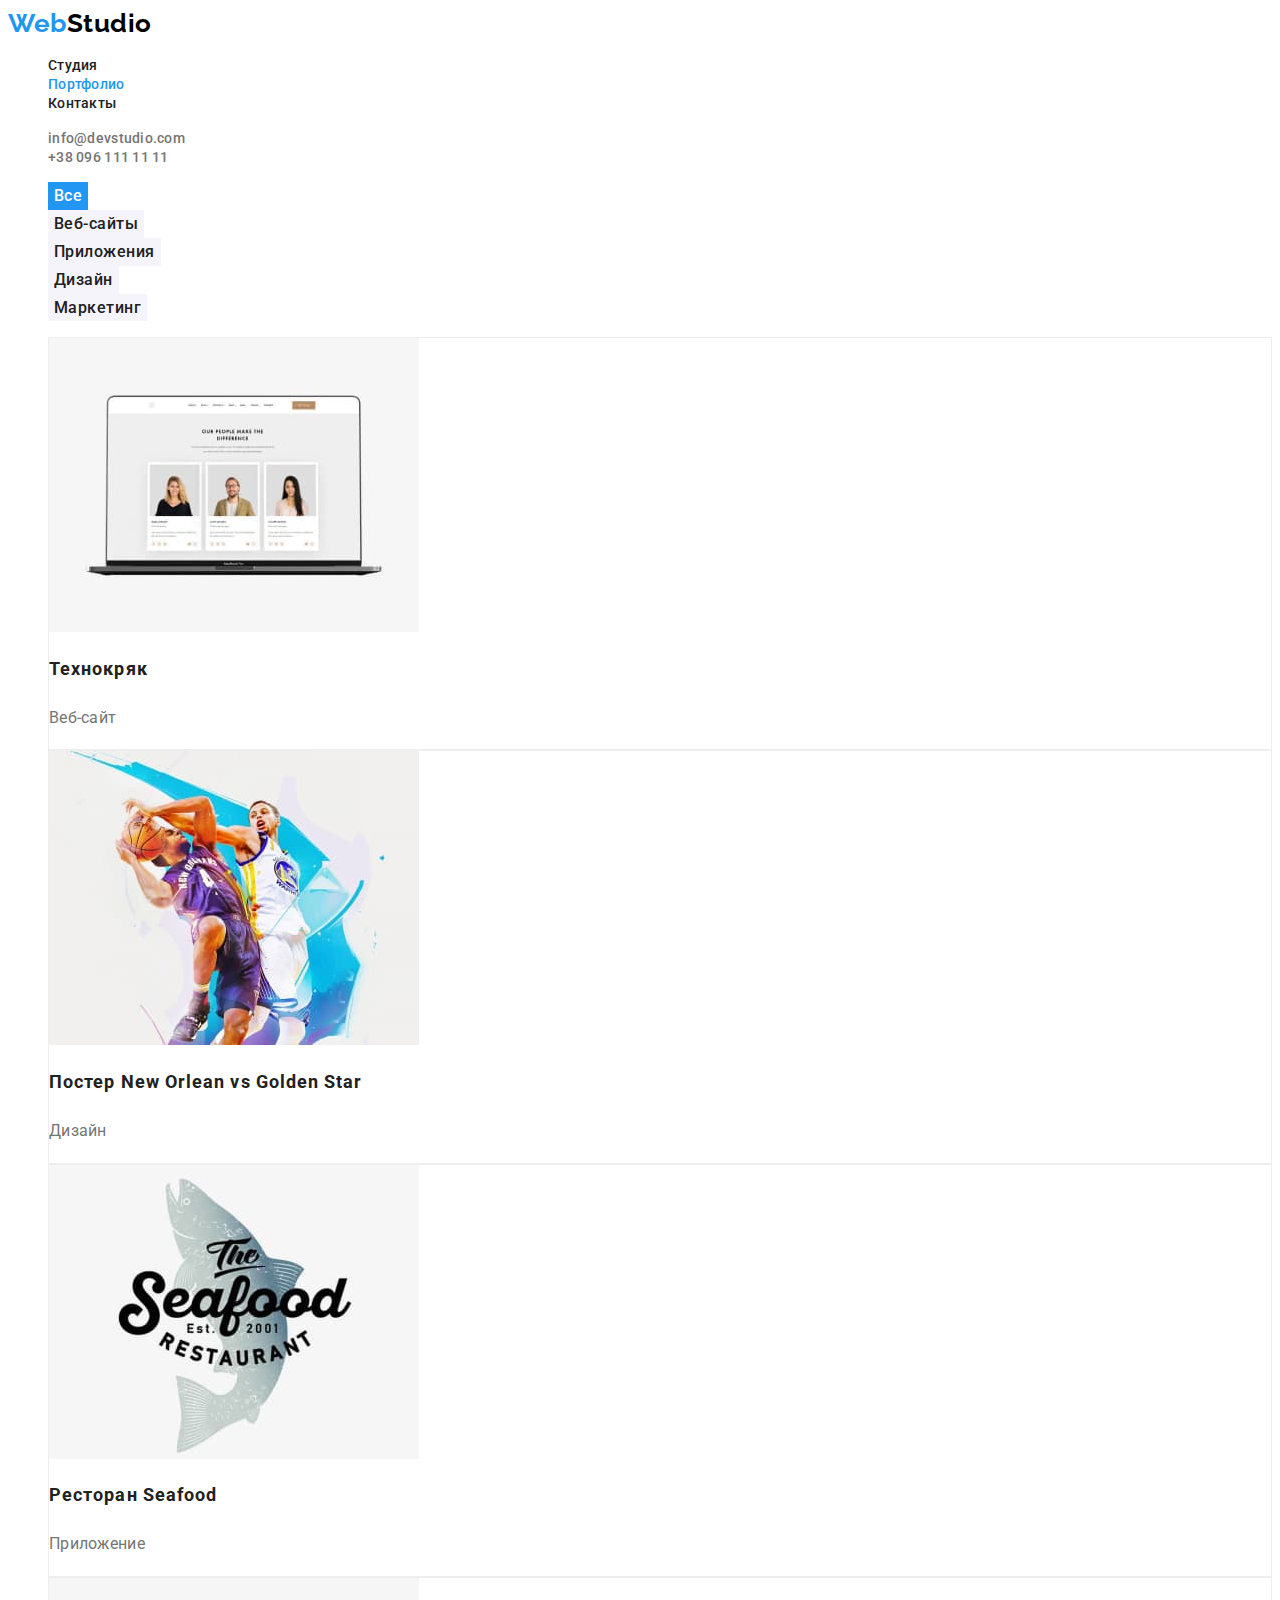
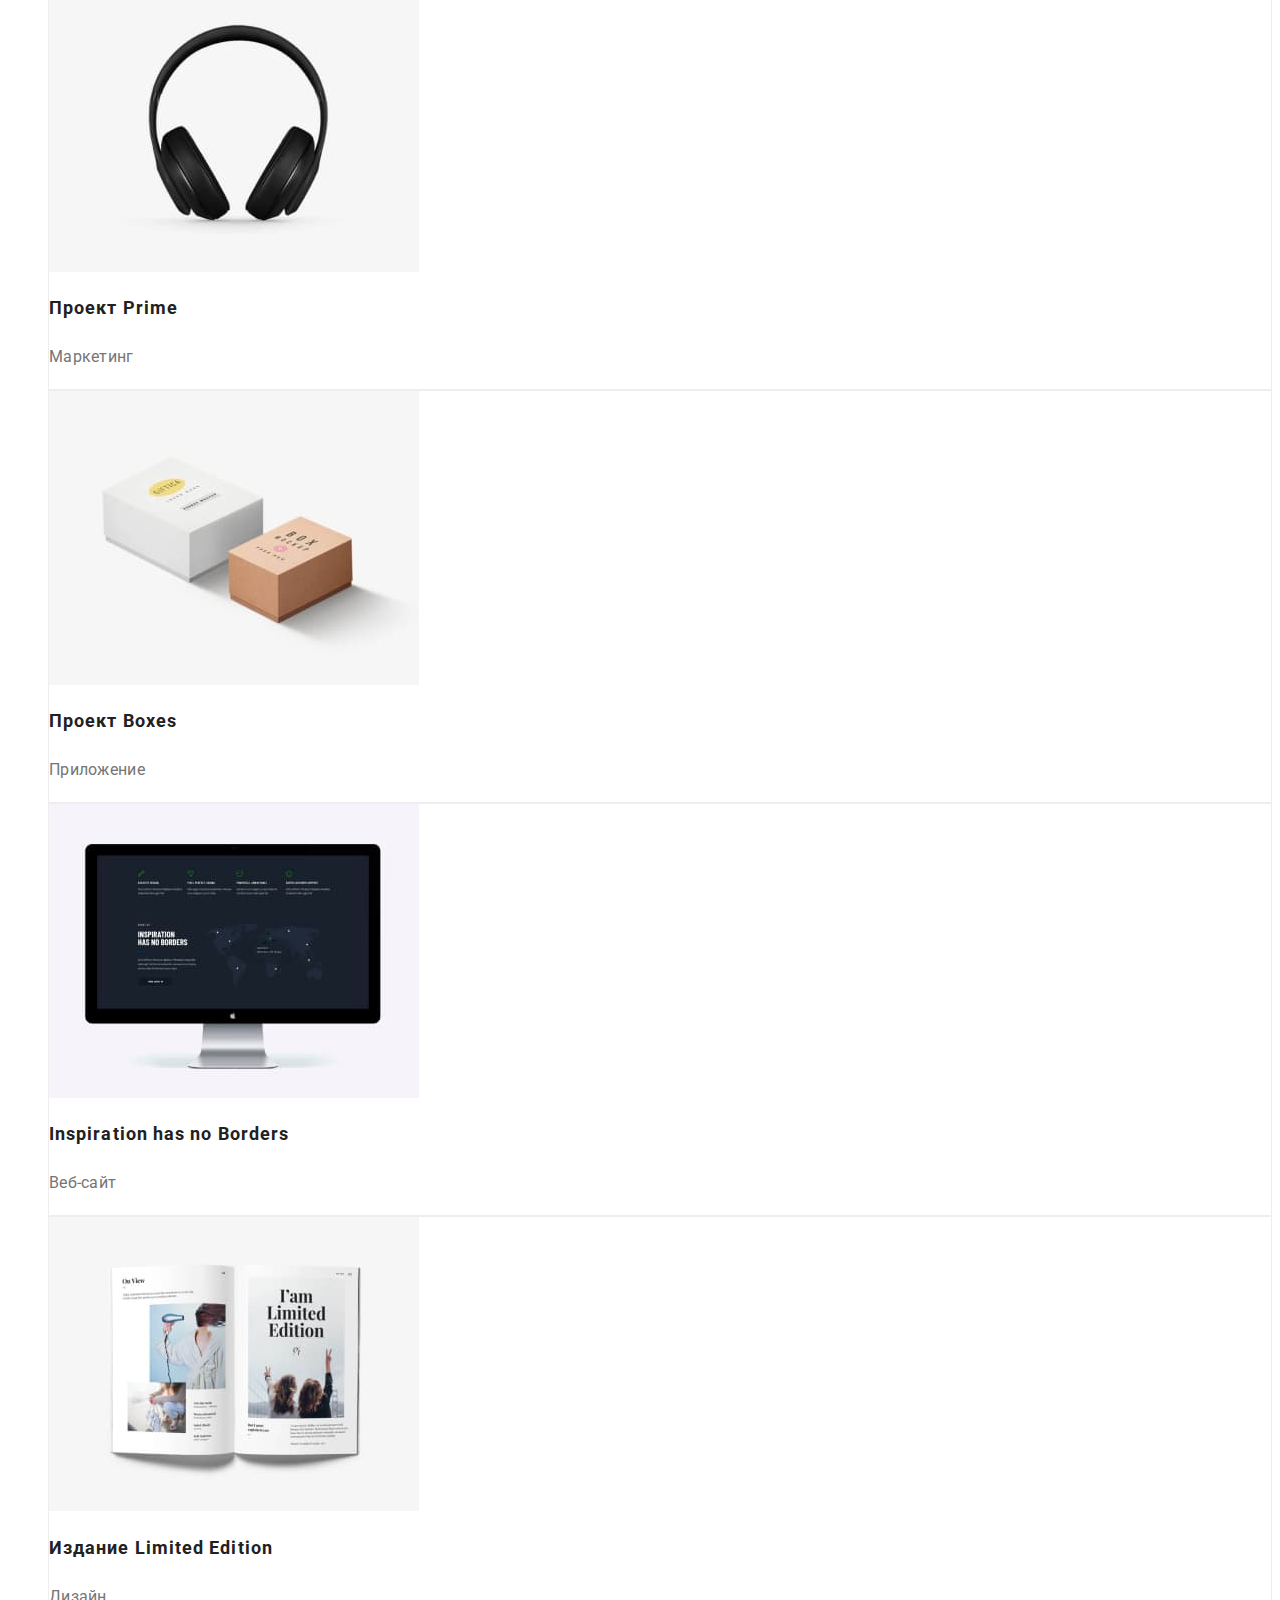
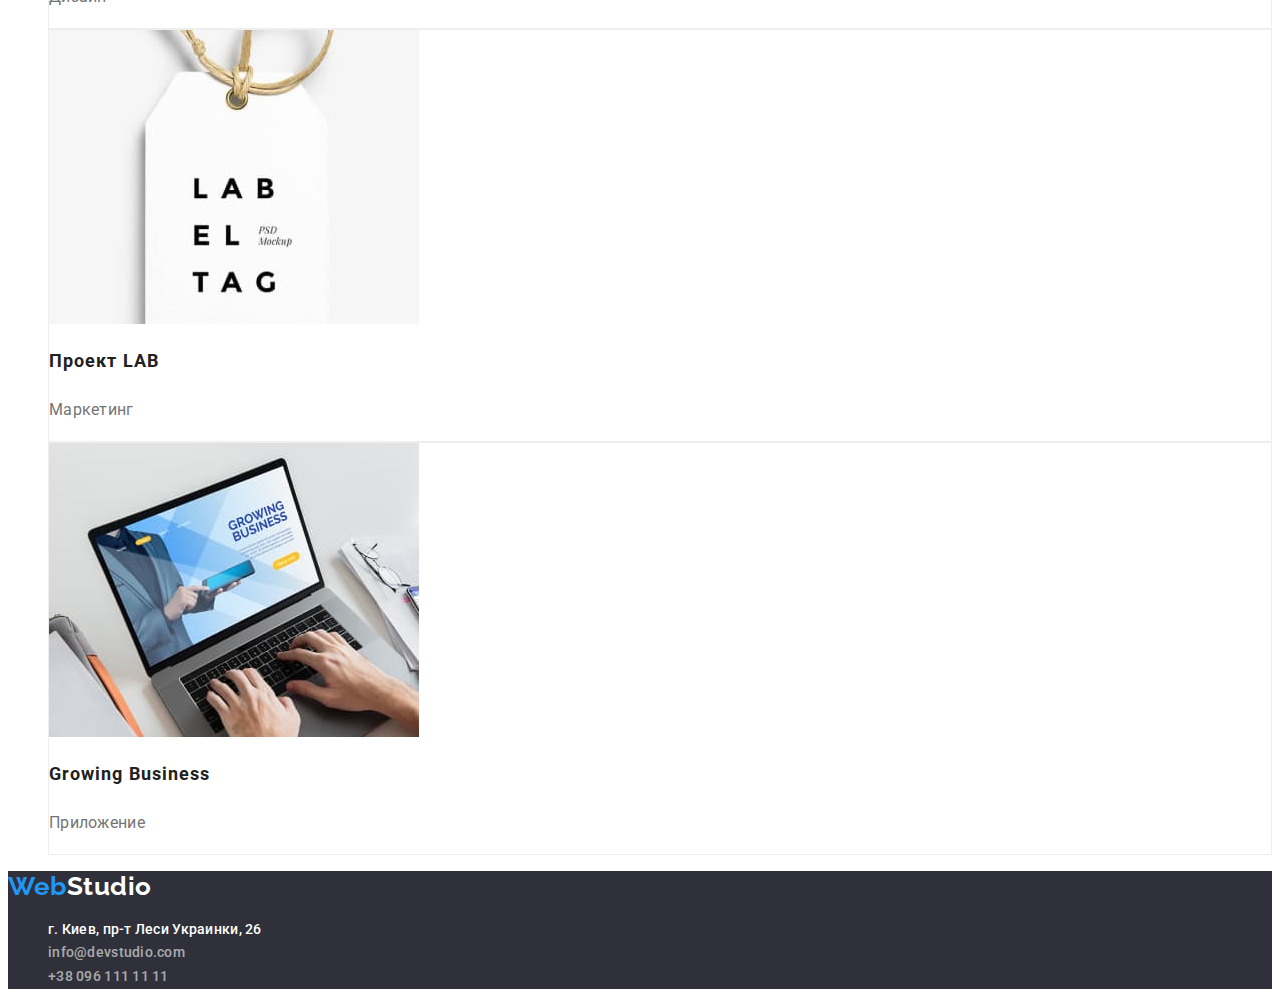
==== portfolio.html @ 08c8b199 "Додано файли з попередньої домашньоїроботи" ====
<!DOCTYPE html>
<html lang="ru">
  <head>
    <meta charset="UTF-8" />
    <meta http-equiv="X-UA-Compatible" content="IE=edge" />
    <meta name="viewport" content="width=device-width, initial-scale=1.0" />
    <title>Web Studio</title>
    <link rel="preconnect" href="https://fonts.googleapis.com" crossorigin />
    <link rel="preconnect" href="https://fonts.gstatic.com" crossorigin />
    <link
      href="https://fonts.googleapis.com/css2?family=Raleway:wght@700&family=Roboto:wght@400;500;700;900&display=swap"
      rel="stylesheet"
    />
    <link rel="stylesheet" href="./css/styles.css" />
  </head>
  <body>
    <!-- HEADER -->
    <header class="header">
      <a href="./index.html" class="logo link"
        ><span class="logo-text">Web</span>Studio</a
      >
      <nav class="nav">
        <ul class="nav-list list">
          <li class="nav-item">
            <a href="./index.html" class="nav-link link">Студия</a>
          </li>
          <li class="nav-item">
            <a href="./portfolio.html" class="nav-link current link"
              >Портфолио</a
            >
          </li>
          <li class="nav-item">
            <a href="" class="nav-link link">Контакты</a>
          </li>
        </ul>
      </nav>
      <ul class="contacts-list list">
        <li class="contacts-item">
          <a href="mailto:info@devstudio.com" class="contacts-link link"
            >info@devstudio.com</a
          >
        </li>
        <li class="contacts-item">
          <a href="tel:+380961111111" class="contacts-link link"
            >+38 096 111 11 11</a
          >
        </li>
      </ul>
    </header>
    <!-- MAIN -->
    <main class="page">
      <h1 class="page-title" hidden>Галлерея работ</h1>
      <ul class="page-list list">
        <li class="page-list-item">
          <button type="button" class="btn page-list-btn active">Все</button>
        </li>
        <li class="page-list-item">
          <button type="button" class="btn page-list-btn">Веб-сайты</button>
        </li>
        <li class="page-list-item">
          <button type="button" class="btn page-list-btn">Приложения</button>
        </li>
        <li class="page-list-item">
          <button type="button" class="btn page-list-btn">Дизайн</button>
        </li>
        <li class="page-list-item">
          <button type="button" class="btn page-list-btn">Маркетинг</button>
        </li>
      </ul>
      <ul class="gallery-list list">
        <li class="gallery-item">
          <a href="" class="gallery-link link">
            <img src="./images/gallery/img1.jpg" alt="ноутбук" />
            <h2 class="gallery-item-title">Технокряк</h2>
            <p class="gallery-item-text">Веб-сайт</p>
          </a>
        </li>
        <li class="gallery-item">
          <a href="" class="gallery-link link">
            <img
              src="./images/gallery/img2.jpg"
              alt="два баскетболиста"
              width="370"
              height="294"
            />
            <h2 class="gallery-item-title">Постер New Orlean vs Golden Star</h2>
            <p class="gallery-item-text">Дизайн</p>
          </a>
        </li>
        <li class="gallery-item">
          <a href="" class="gallery-link link">
            <img
              src="./images/gallery/img3.jpg"
              alt="емблема ресторану"
              width="370"
              height="294"
            />
            <h2 class="gallery-item-title">Ресторан Seafood</h2>
            <p class="gallery-item-text">Приложение</p>
          </a>
        </li>
        <li class="gallery-item">
          <a href="" class="gallery-link link">
            <img
              src="./images/gallery/img4.jpg"
              alt="большие наушники"
              width="370"
              height="294"
            />
            <h2 class="gallery-item-title">Проект Prime</h2>
            <p class="gallery-item-text">Маркетинг</p>
          </a>
        </li>
        <li class="gallery-item">
          <a href="" class="gallery-link link">
            <img
              src="./images/gallery/img5.jpg"
              alt="две коробочки"
              width="370"
              height="294"
            />
            <h2 class="gallery-item-title">Проект Boxes</h2>
            <p class="gallery-item-text">Приложение</p>
          </a>
        </li>
        <li class="gallery-item">
          <a href="" class="gallery-link link">
            <img
              src="./images/gallery/img6.jpg"
              alt="монитор"
              width="370"
              height="294"
            />
            <h2 lang="en" class="gallery-item-title">
              Inspiration has no Borders
            </h2>
            <p class="gallery-item-text">Веб-сайт</p>
          </a>
        </li>
        <li class="gallery-item">
          <a href="" class="gallery-link link">
            <img
              src="./images/gallery/img7.jpg"
              alt="открытая книга"
              width="370"
              height="294"
            />
            <h2 class="gallery-item-title">Издание Limited Edition</h2>
            <p class="gallery-item-text">Дизайн</p>
          </a>
        </li>
        <li class="gallery-item">
          <a href="" class="gallery-link link">
            <img
              src="./images/gallery/img8.jpg"
              alt="етикетка"
              width="370"
              height="294"
            />
            <h2 class="gallery-item-title">Проект LAB</h2>
            <p class="gallery-item-text">Маркетинг</p>
          </a>
        </li>
        <li class="gallery-item">
          <a href="" class="gallery-link link">
            <img
              src="./images/gallery/img9.jpg"
              alt="ноутбук"
              width="370"
              height="294"
            />
            <h2 lang="en" class="gallery-item-title">Growing Business</h2>
            <p class="gallery-item-text">Приложение</p>
          </a>
        </li>
      </ul>
    </main>
    <!-- FOOTER -->
    <footer class="footer">
      <a href="./index.html" class="logo logo-footer link"
        ><span class="logo-text">Web</span>Studio</a
      >
      <address class="address">
        <ul class="address-list list">
          <li class="address-item">
            <a
              href="https://goo.gl/maps/xPSwr2SGFZyQGNAF9"
              target="_blank"
              rel="noopener noreferrer nofollow"
              class="address-link map link"
              >г. Киев, пр-т Леси Украинки, 26</a
            >
          </li>
          <li class="address-item">
            <a href="mailto:info@devstudio.com" class="address-link link"
              >info@devstudio.com</a
            >
          </li>
          <li class="address-item">
            <a href="tel:+380961111111" class="address-link link"
              >+38 096 111 11 11</a
            >
          </li>
        </ul>
      </address>
    </footer>
  </body>
</html>
---- css/styles.css ----
/* COMMON CSS */
:root {
  --primary-text-color: #757575;
  --tittle-text-color: #212121;
  --accent-color: #2196f3;
  --primary-color: #ffffff;
  --primary-bg-color: #ffffff;
  --secondary-bg-color: #2f303a;
  --btn-hover-bgcolor: #188ce8;
}
body {
  background-color: var(--primary-bg-color);
  color: var(--primary-text-color);

  font-family: Roboto, sans-serif;
  letter-spacing: 0.03em;
}
.list {
  list-style: none;
}
.link {
  text-decoration: none;

  font-weight: 500;
  font-size: 14px;
  line-height: 1.14;
  letter-spacing: 0.02em;
}

/* BUTTON CSS */
.btn {
  font-family: inherit;
  background-color: var(--accent-color);
  color: var(--primary-color);

  font-weight: 700;
  font-size: 16px;
  line-height: 1.88;
  letter-spacing: 0.06em;

  cursor: pointer;
}
.btn:hover,
.btn:focus {
  background-color: var(--btn-hover-bgcolor);
}

/* ----------- LOGO ------------*/
.logo {
  font-family: 'Raleway', sans-serif;
  color: #000000;

  font-weight: 700;
  font-size: 26px;
  line-height: 1.19;
}
.logo-text {
  color: var(--accent-color);
}
.logo:hover,
.logo:focus {
  color: var(--accent-color);
}
/* ----------- nav-list ------------*/
.nav-link {
  color: var(--tittle-text-color);
}
.nav-link:hover,
.nav-link:focus {
  color: var(--accent-color);
}
.nav-link.current {
  color: var(--accent-color);
}
/* ----------- contacts-list ------------*/
.contacts-link {
  color: var(--primary-text-color);
}
.contacts-link:hover,
.contacts-link:focus {
  color: var(--accent-color);
}
/* ----------- HERO ------------*/
.hero {
  background-color: var(--secondary-bg-color);
}
.hero-title {
  color: var(--primary-color);

  font-weight: 900;
  font-size: 44px;
  line-height: 1.36;
  text-align: center;
  letter-spacing: 0.06em;
  text-transform: uppercase;
}
/* ----------- ADVANTAGES ------------*/
.advantages-item-title {
  color: var(--tittle-text-color);

  font-weight: 700;
  font-size: 14px;
  line-height: 1.14;
  text-transform: uppercase;
}
.advantages-item-text {
  font-size: 14px;
  line-height: 1.71;
}
/* ----------- WHAT WE DO ------------*/
.work-title {
  color: var(--tittle-text-color);

  font-weight: 700;
  font-size: 36px;
  line-height: 1.17;
}
/* ----------- OUR TEAM ------------*/
.team {
  background-color: #f5f4fa;
}
.team-title {
  color: var(--tittle-text-color);

  font-weight: 700;
  font-size: 36px;
  line-height: 1.17;
}
.team-item-title {
  color: var(--tittle-text-color);

  font-weight: 500;
  font-size: 16px;
  line-height: 1.19;
  text-align: center;
}
.team-item-text {
  font-size: 16px;
  line-height: 1.17;
  text-align: center;
}
/* ----------- FOOTER ------------*/
.footer {
  background-color: var(--secondary-bg-color);
}

.logo-footer {
  color: var(--primary-color);
}
.address-link {
  font-style: normal;
  color: rgba(255, 255, 255, 0.6);

  line-height: 1.71;
}
.address-link.map {
  color: var(--primary-color);
}
.address-link:hover,
.address-link:focus {
  color: var(--accent-color);
}

/* ----------- PORTFOLIO ------------*/
.page-list-btn {
  background-color: #f5f4fa;
  color: var(--tittle-text-color);

  font-weight: 500;
  line-height: 1.62;
  letter-spacing: 0.03em;

  border: none;
}
.page-list-btn:hover,
.page-list-btn:focus {
  background-color: var(--accent-color);
  color: var(--primary-color);
}
.page-list-btn.active {
  background-color: var(--accent-color);
  color: var(--primary-color);
}
.gallery-item {
  border: 1px solid;
  border-color: #eeeeee;
}
.gallery-link:hover,
.gallery-link:focus {
  background-color: var(--accent-color);
}
.gallery-item-title {
  color: var(--tittle-text-color);

  font-weight: 700;
  font-size: 18px;
  line-height: 2;
  letter-spacing: 0.06em;
}
.gallery-item-text {
  color: var(--primary-text-color);
  font-weight: 400;
  font-size: 16px;
  line-height: 1.88;
}
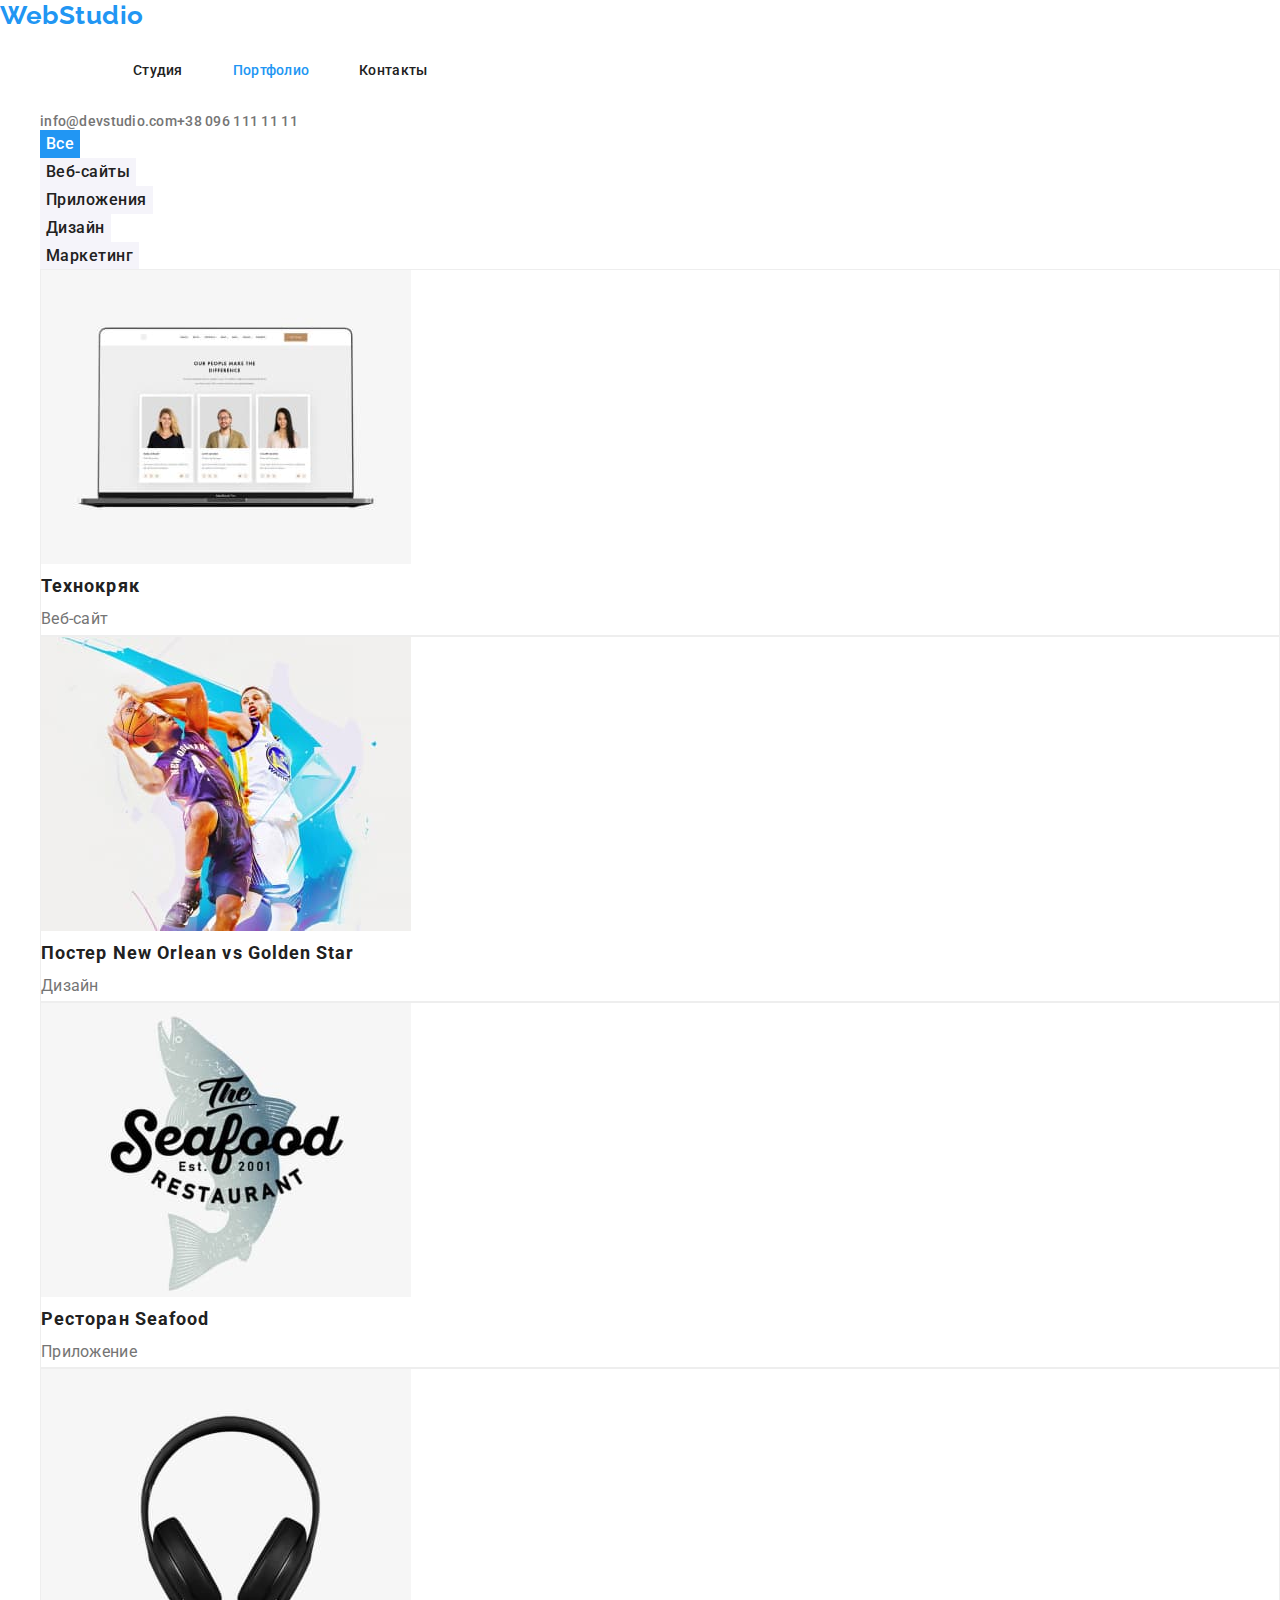
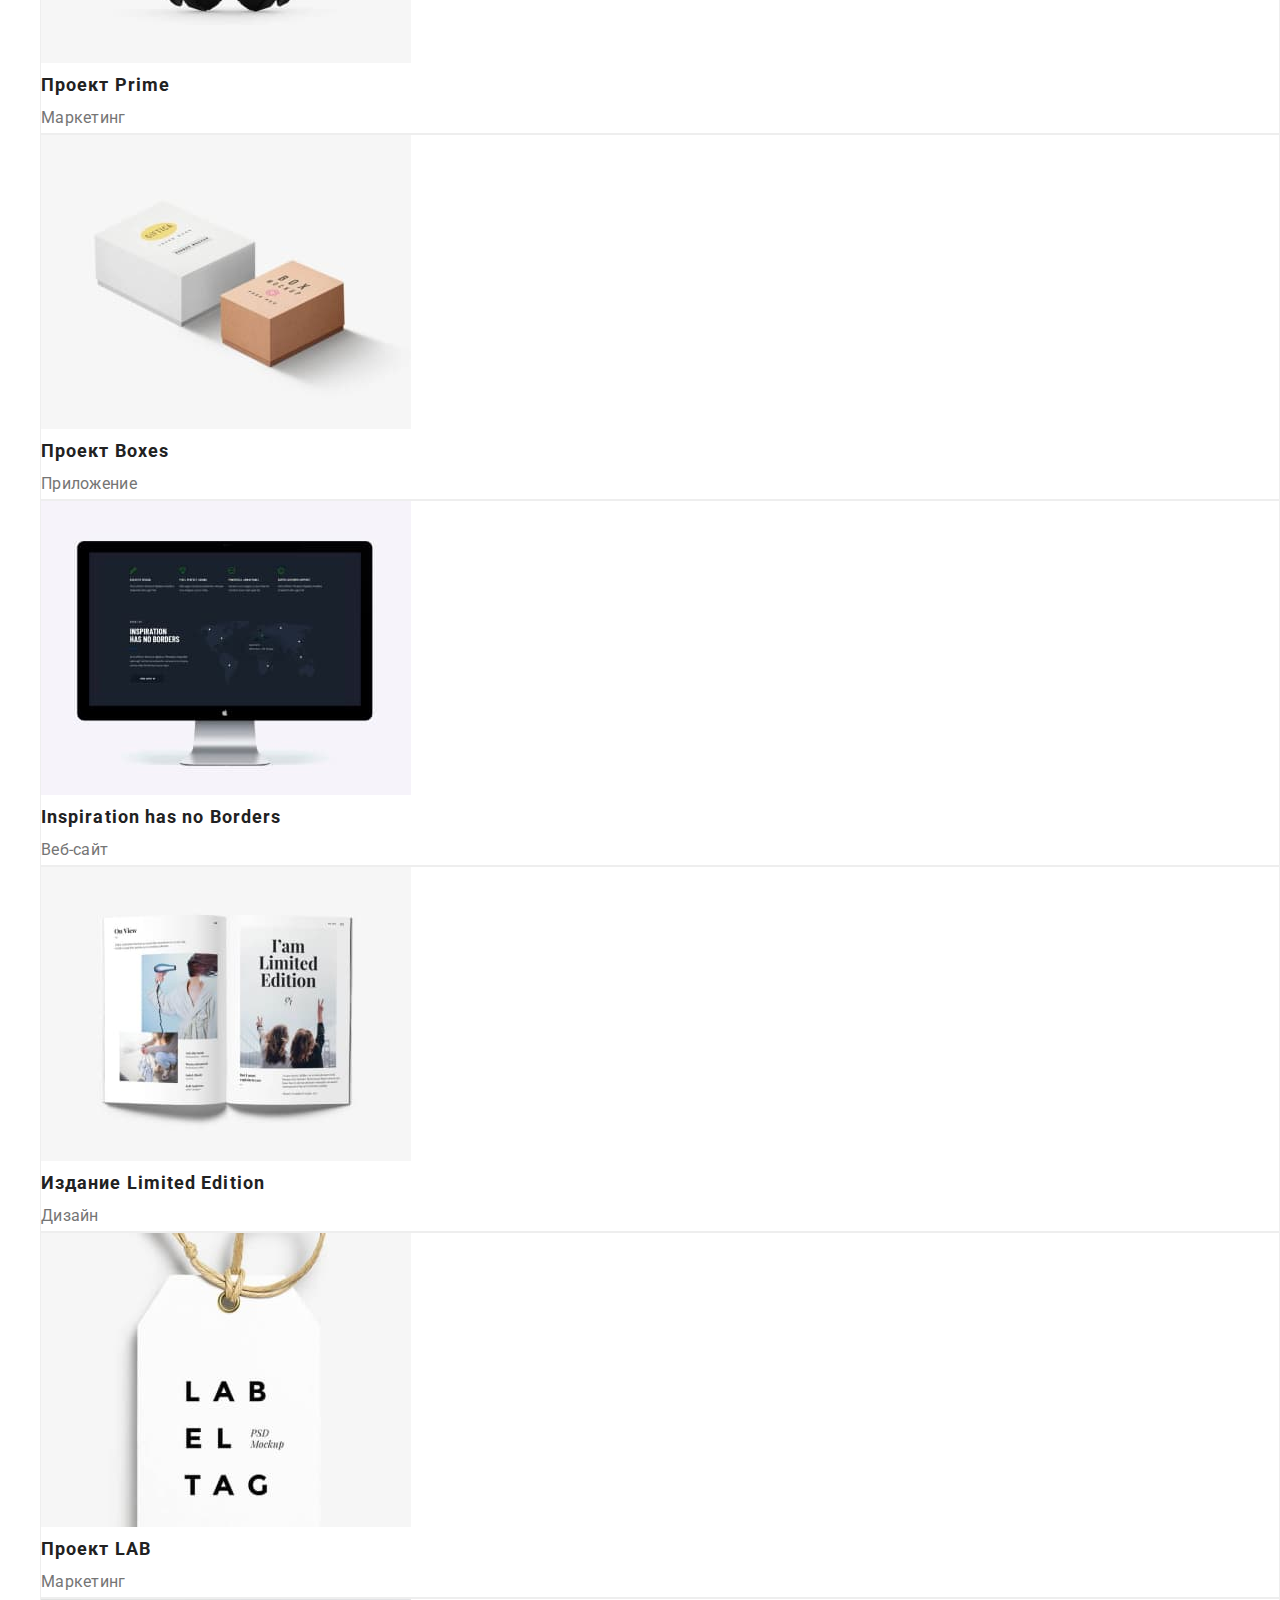
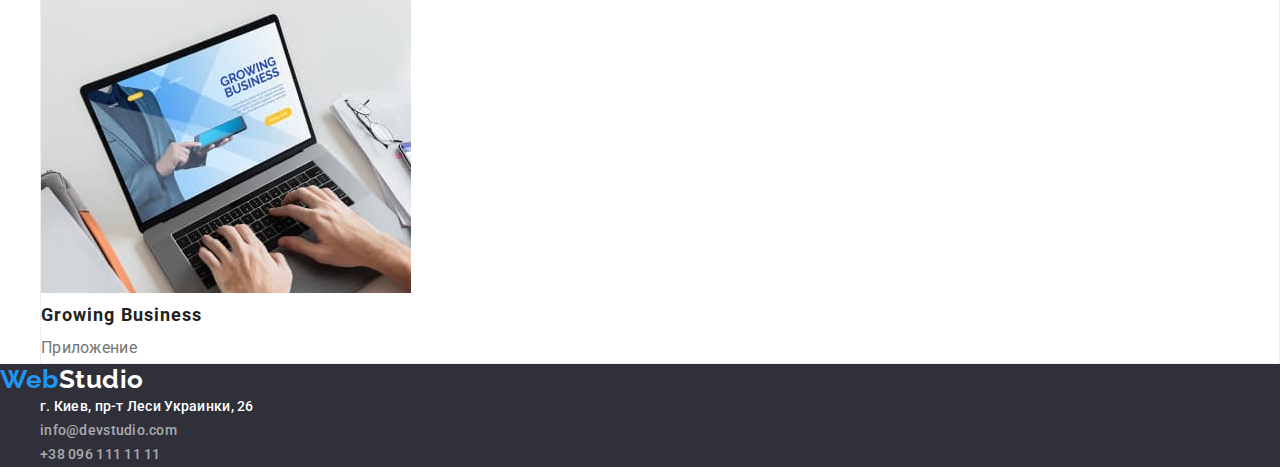
==== commit 47891b09: "header-1" ====
--- a/portfolio.html
+++ b/portfolio.html
@@ -7,6 +7,10 @@
     <title>Web Studio</title>
     <link rel="preconnect" href="https://fonts.googleapis.com" crossorigin />
     <link rel="preconnect" href="https://fonts.gstatic.com" crossorigin />
+    <link
+      rel="stylesheet"
+      href="node_modules/modern-normalize/modern-normalize.css"
+    />
     <link
       href="https://fonts.googleapis.com/css2?family=Raleway:wght@700&family=Roboto:wght@400;500;700;900&display=swap"
       rel="stylesheet"
--- a/css/styles.css
+++ b/css/styles.css
@@ -15,6 +15,18 @@
   font-family: Roboto, sans-serif;
   letter-spacing: 0.03em;
 }
+*,
+*::before,
+*::after {
+  box-sizing: border-box;
+  margin: 0px;
+}
+.container {
+  width: 1200px;
+  margin: auto;
+  padding-left: 15px;
+  padding-right: 15px;
+}
 .list {
   list-style: none;
 }
@@ -44,6 +56,10 @@
 .btn:focus {
   background-color: var(--btn-hover-bgcolor);
 }
+/* ----------- HEADER ------------*/
+.header-container {
+  display: flex;
+}
 
 /* ----------- LOGO ------------*/
 .logo {
@@ -62,7 +78,17 @@
   color: var(--accent-color);
 }
 /* ----------- nav-list ------------*/
+.nav-list {
+  display: flex;
+  margin-left: 93px;
+}
+.nav-item:not(:last-child) {
+  margin-right: 50px;
+}
 .nav-link {
+  display: block;
+  padding-top: 32px;
+  padding-bottom: 32px;
   color: var(--tittle-text-color);
 }
 .nav-link:hover,
@@ -73,6 +99,10 @@
   color: var(--accent-color);
 }
 /* ----------- contacts-list ------------*/
+.contacts-list {
+  display: flex;
+  margin-left: auto;
+}
 .contacts-link {
   color: var(--primary-text-color);
 }
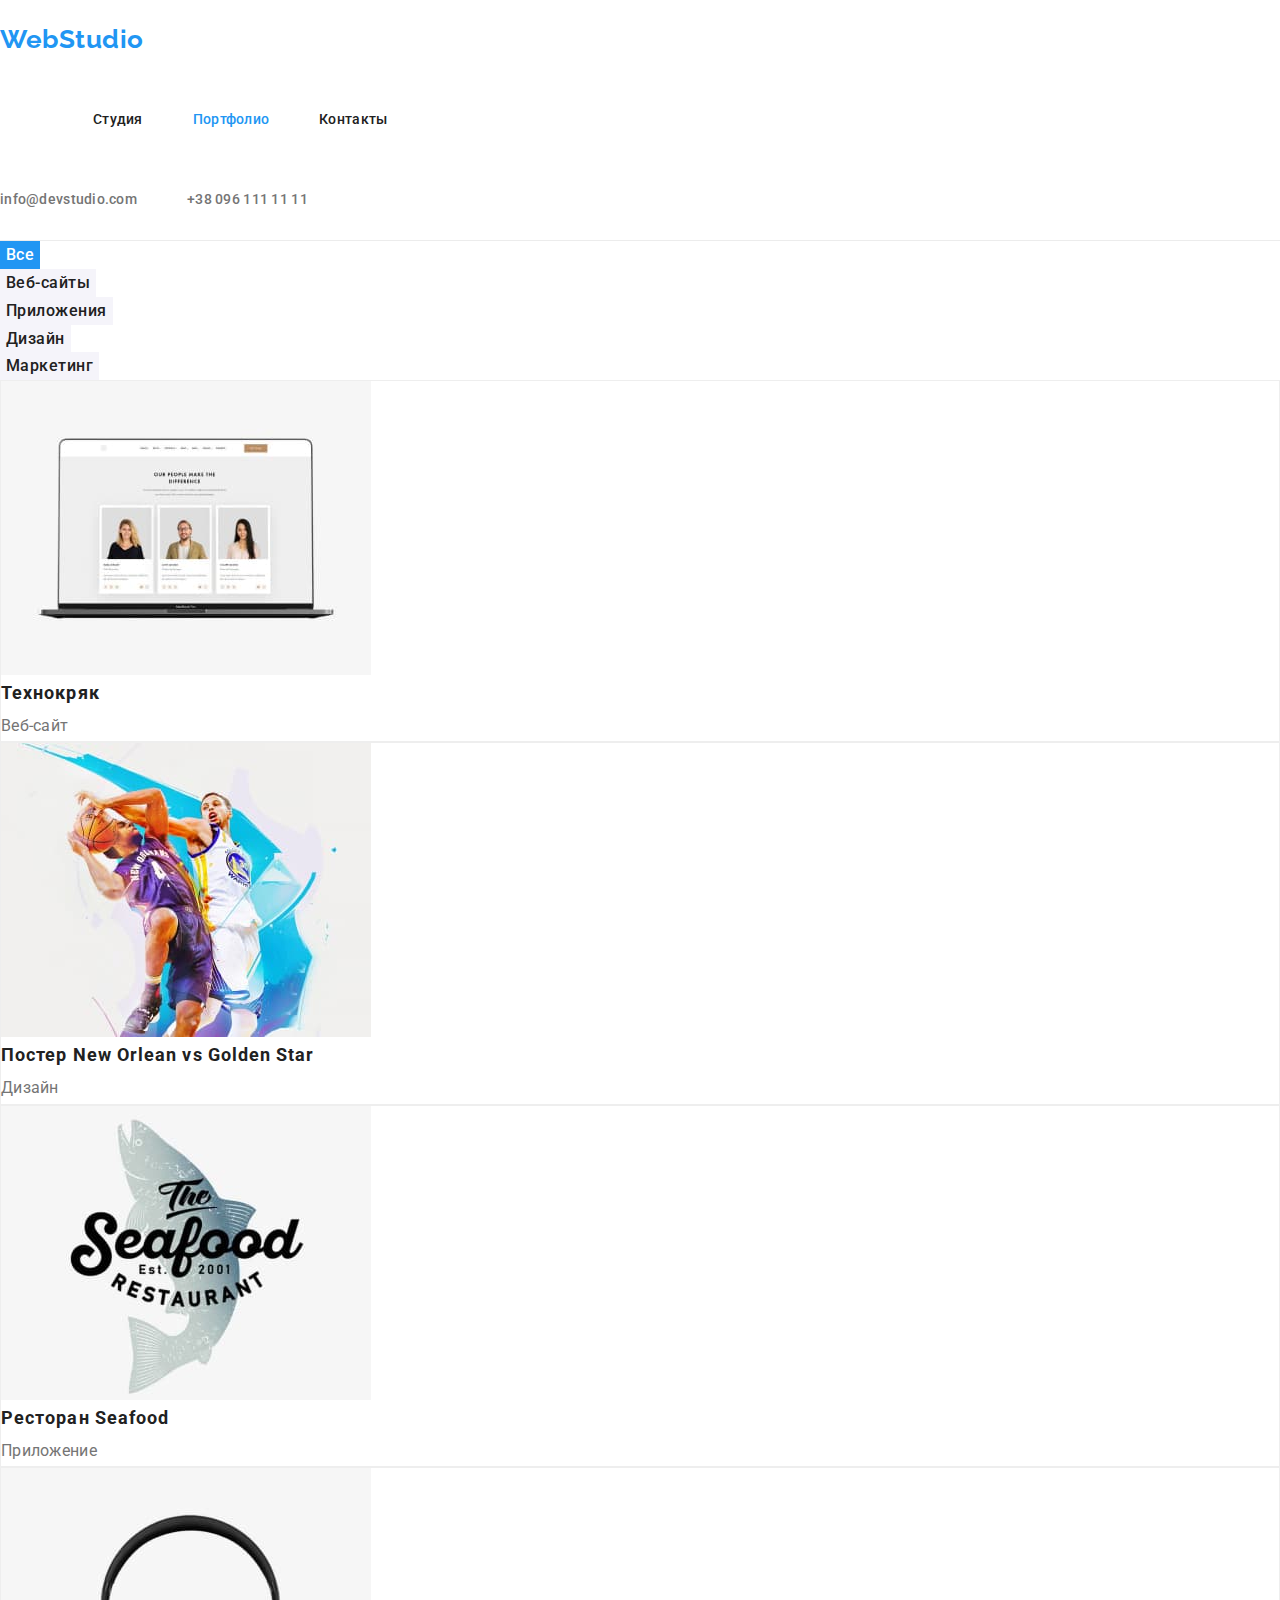
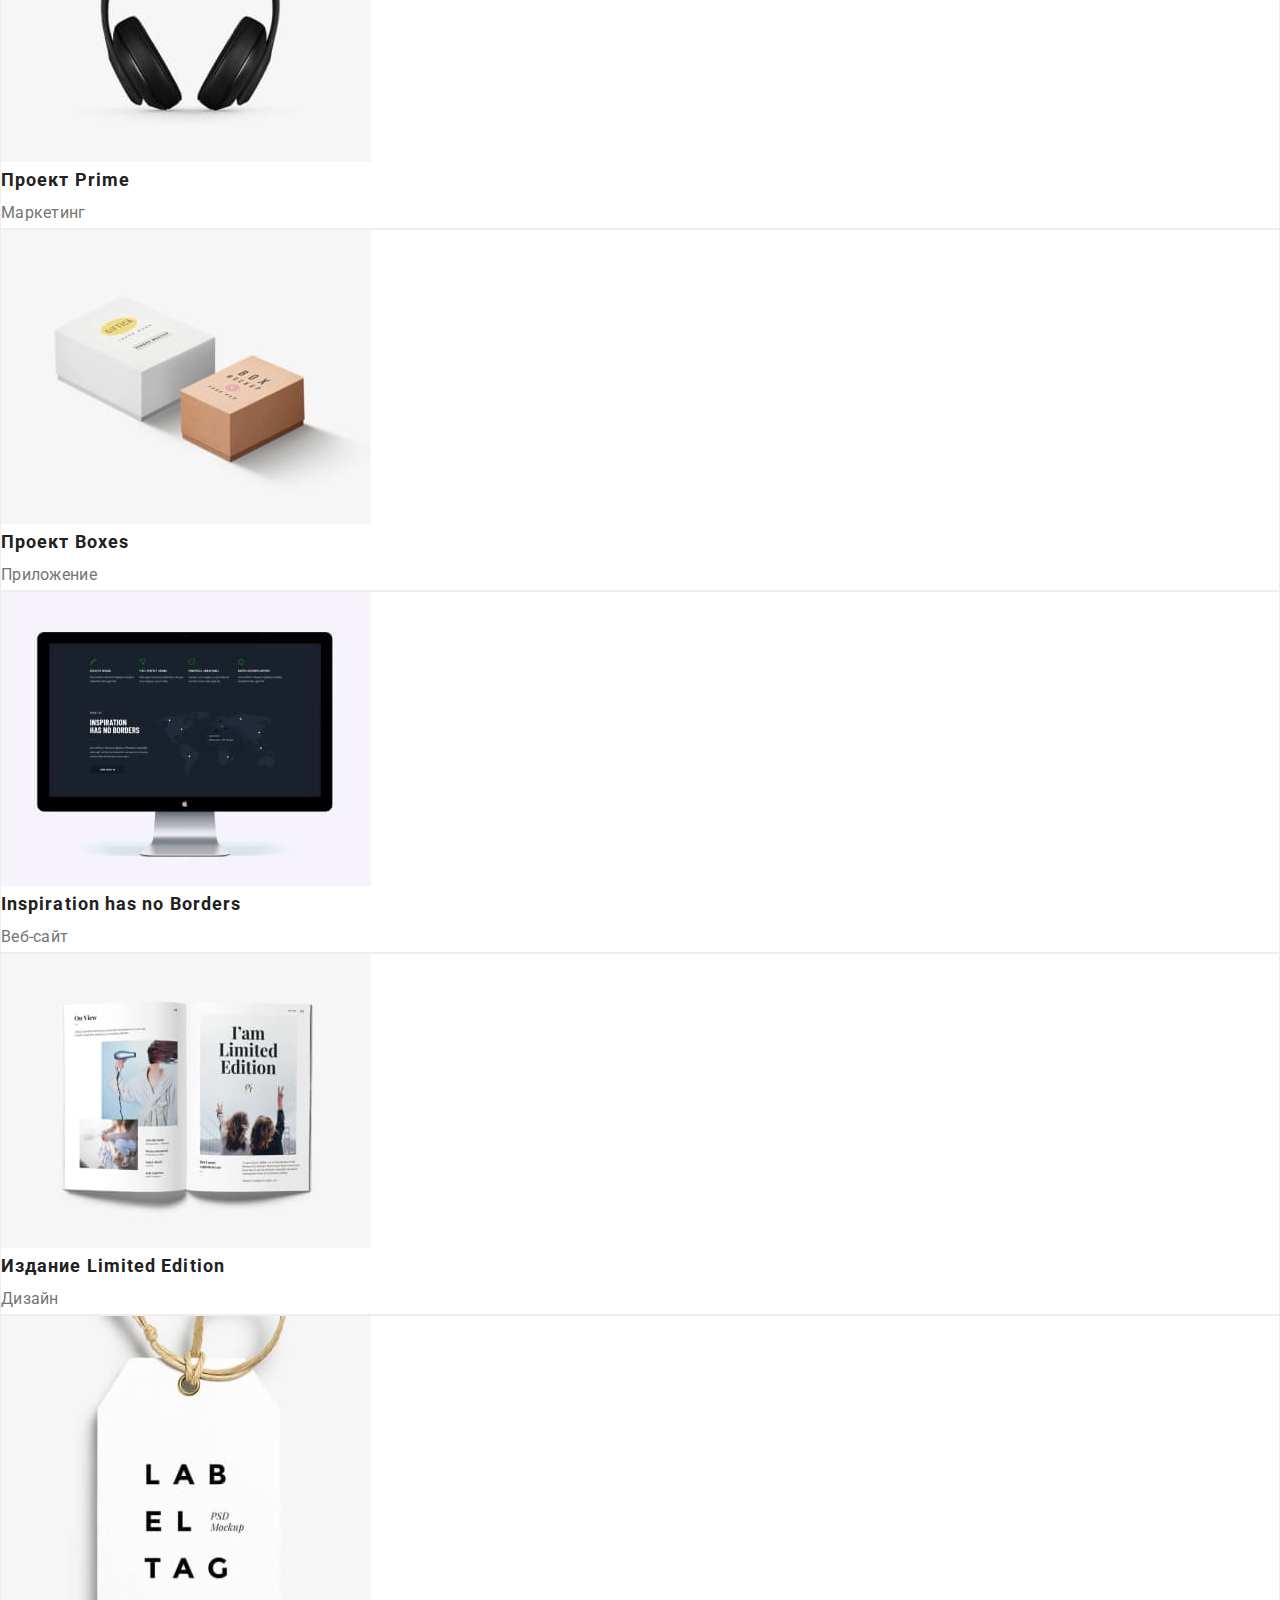
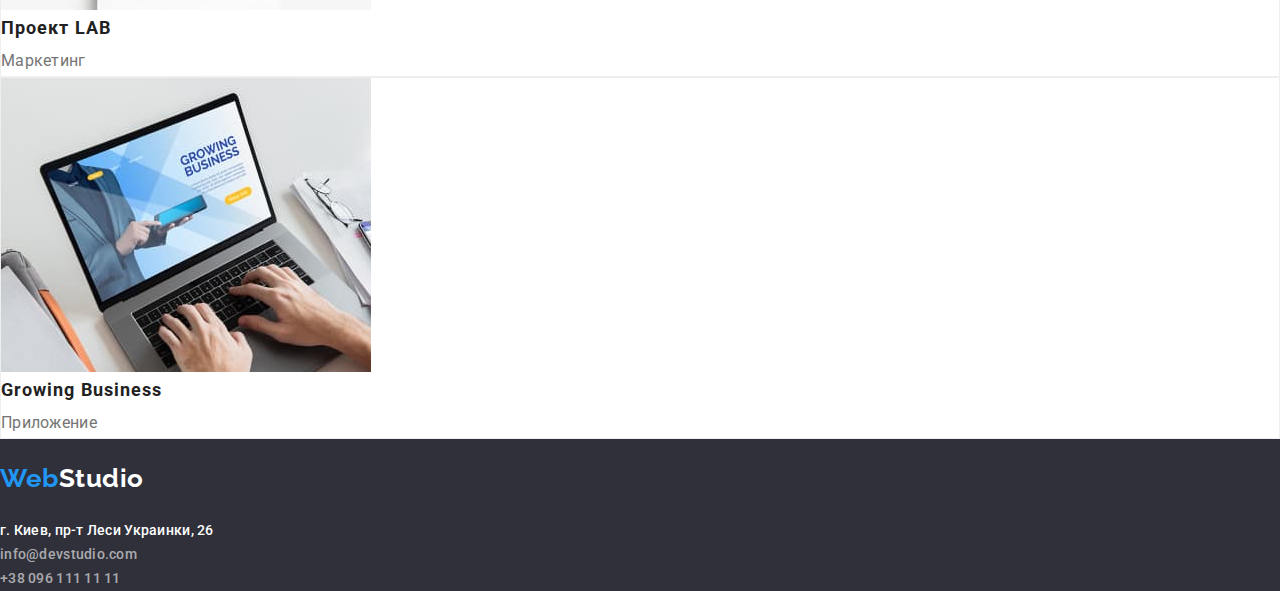
==== commit 54a9e931: "updated some details about margins" ====
--- a/portfolio.html
+++ b/portfolio.html
@@ -9,7 +9,7 @@
     <link rel="preconnect" href="https://fonts.gstatic.com" crossorigin />
     <link
       rel="stylesheet"
-      href="node_modules/modern-normalize/modern-normalize.css"
+      href="https://cdnjs.cloudflare.com/ajax/libs/modern-normalize/1.1.0/modern-normalize.min.css"
     />
     <link
       href="https://fonts.googleapis.com/css2?family=Raleway:wght@700&family=Roboto:wght@400;500;700;900&display=swap"
--- a/css/styles.css
+++ b/css/styles.css
@@ -11,23 +11,32 @@
 body {
   background-color: var(--primary-bg-color);
   color: var(--primary-text-color);
-
   font-family: Roboto, sans-serif;
   letter-spacing: 0.03em;
 }
-*,
-*::before,
-*::after {
-  box-sizing: border-box;
-  margin: 0px;
+h1,
+h2,
+h3,
+h4,
+h5,
+h6,
+p {
+  margin: 0;
+}
+img {
+  display: block;
+  max-width: 100%;
 }
 .container {
-  width: 1200px;
-  margin: auto;
+  width: 1230px;
+  margin: 0 auto;
   padding-left: 15px;
   padding-right: 15px;
 }
 .list {
+  margin: 0;
+  padding: 0;
+
   list-style: none;
 }
 .link {
@@ -41,6 +50,7 @@
 
 /* BUTTON CSS */
 .btn {
+  border: 0;
   font-family: inherit;
   background-color: var(--accent-color);
   color: var(--primary-color);
@@ -57,15 +67,22 @@
   background-color: var(--btn-hover-bgcolor);
 }
 /* ----------- HEADER ------------*/
+.header {
+  border-bottom: 1px solid #ececec;
+}
 .header-container {
   display: flex;
+  align-items: center;
 }
 
 /* ----------- LOGO ------------*/
 .logo {
+  display: block;
+  padding-top: 24px;
+  padding-bottom: 25px;
+
   font-family: 'Raleway', sans-serif;
   color: #000000;
-
   font-weight: 700;
   font-size: 26px;
   line-height: 1.19;
@@ -103,7 +120,13 @@
   display: flex;
   margin-left: auto;
 }
+.contacts-item:not(:last-child) {
+  margin-right: 50px;
+}
 .contacts-link {
+  display: block;
+  padding-top: 32px;
+  padding-bottom: 32px;
   color: var(--primary-text-color);
 }
 .contacts-link:hover,
@@ -111,12 +134,24 @@
   color: var(--accent-color);
 }
 /* ----------- HERO ------------*/
+.hero-container {
+  text-align: center;
+}
+.hero-btn {
+  display: inline-block;
+  min-width: 200px;
+  border-radius: 4px;
+  padding: 10px 32px;
+
+  box-shadow: 0px 4px 4px rgba(0, 0, 0, 0.15);
+}
 .hero {
   background-color: var(--secondary-bg-color);
 }
 .hero-title {
-  color: var(--primary-color);
-
+  margin-bottom: 30px;
+
+  color: var(--primary-color);
   font-weight: 900;
   font-size: 44px;
   line-height: 1.36;
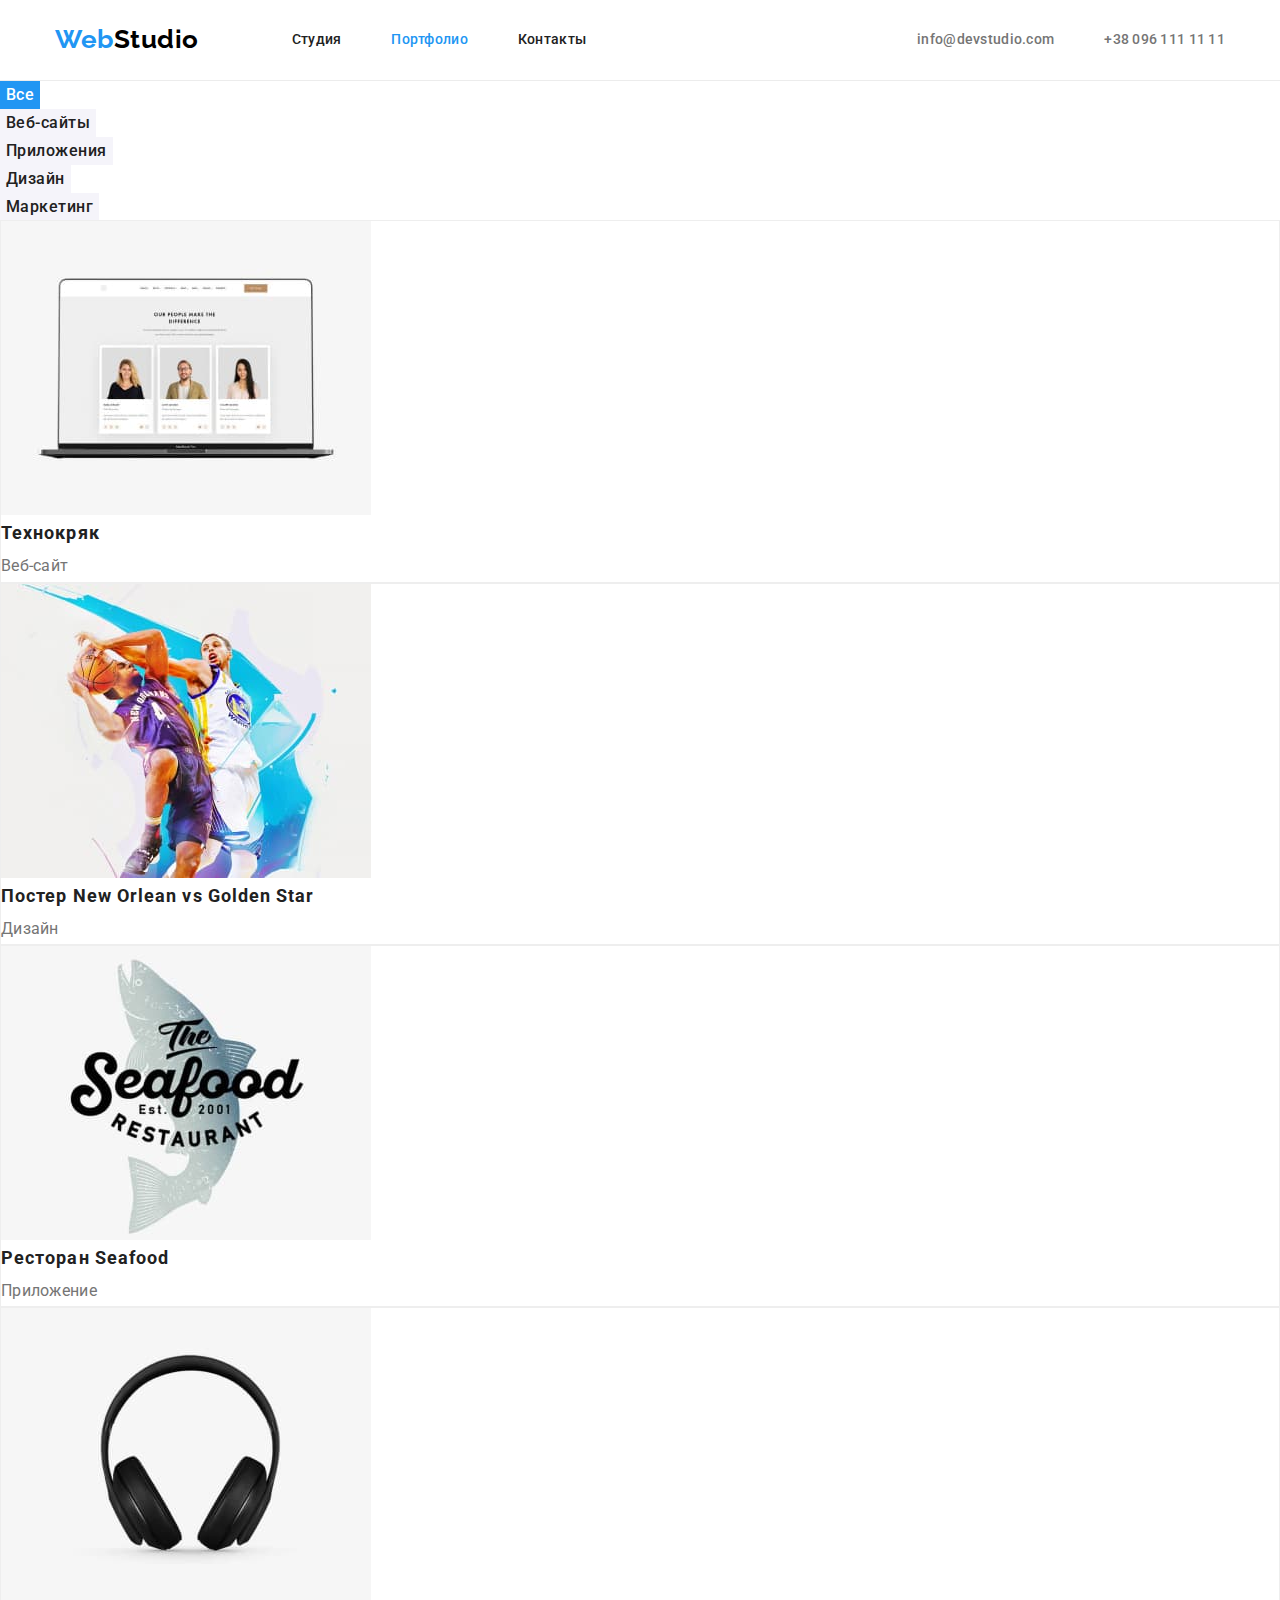
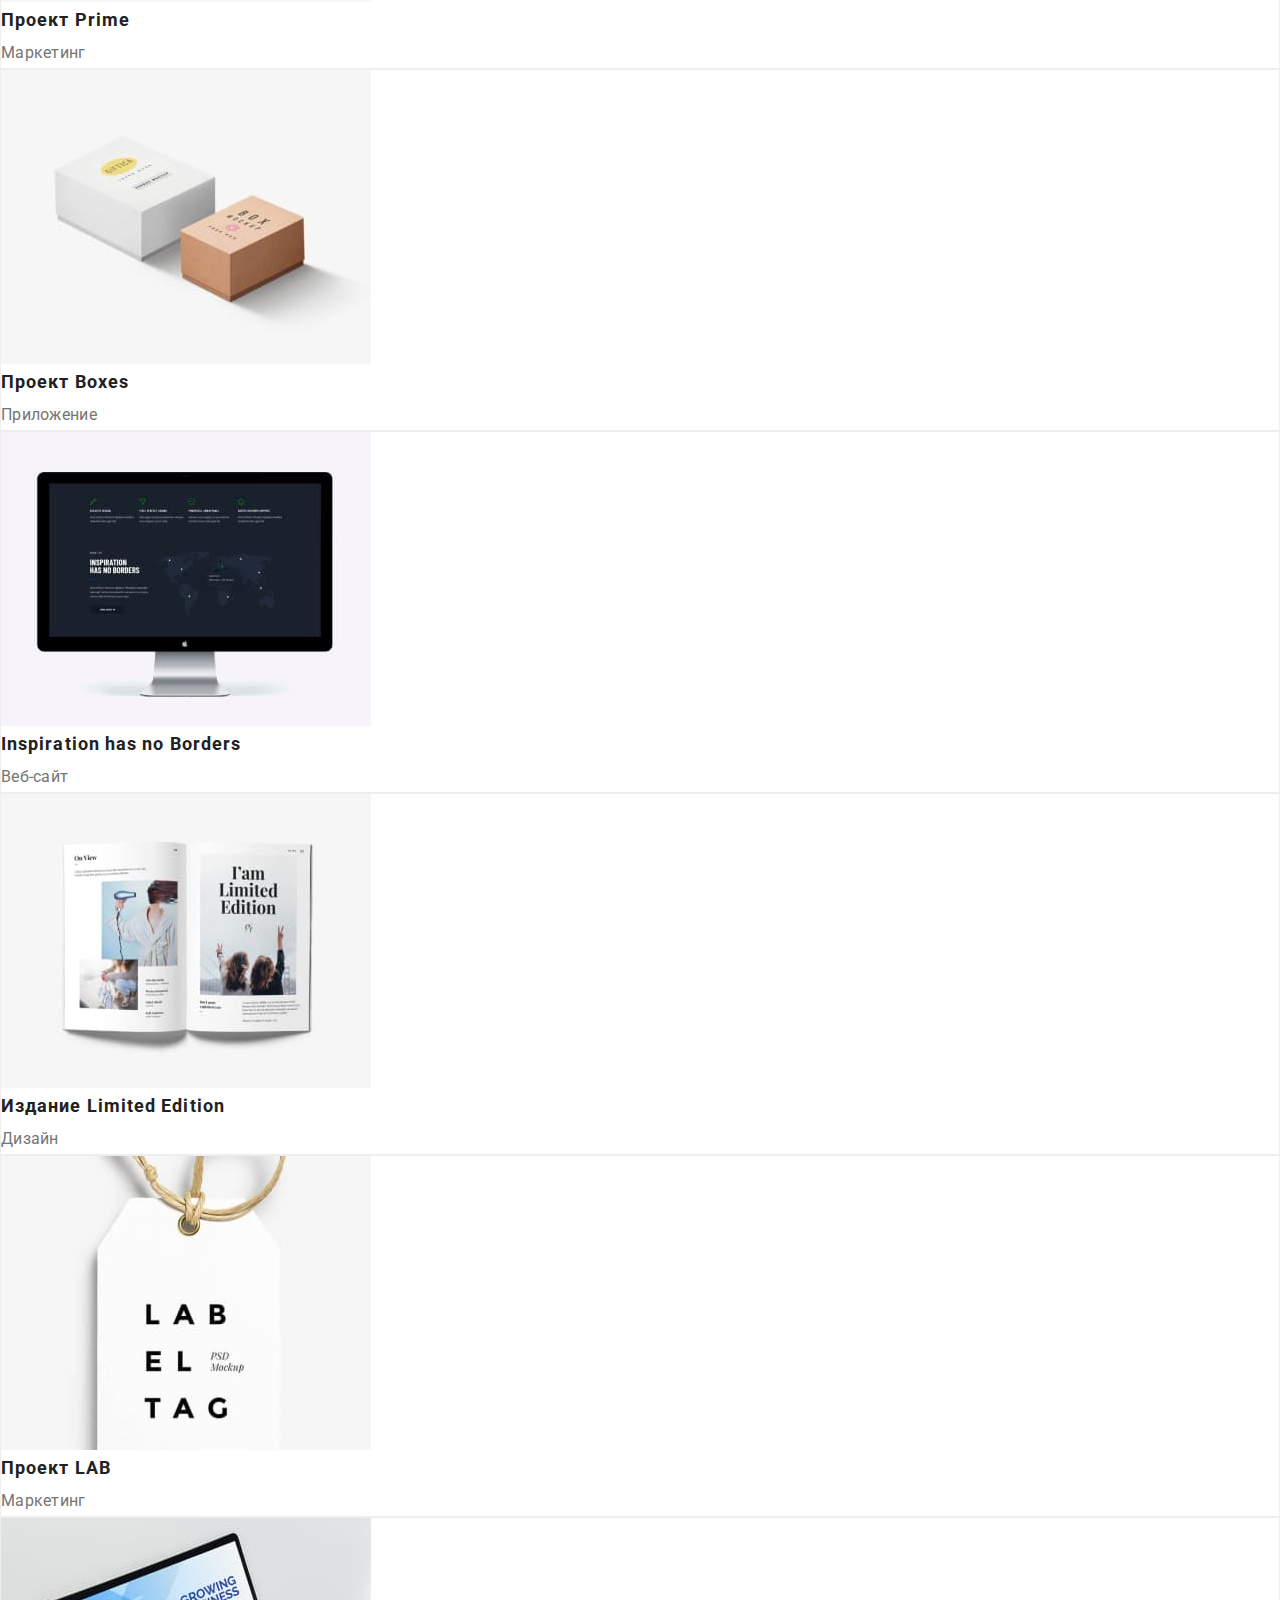
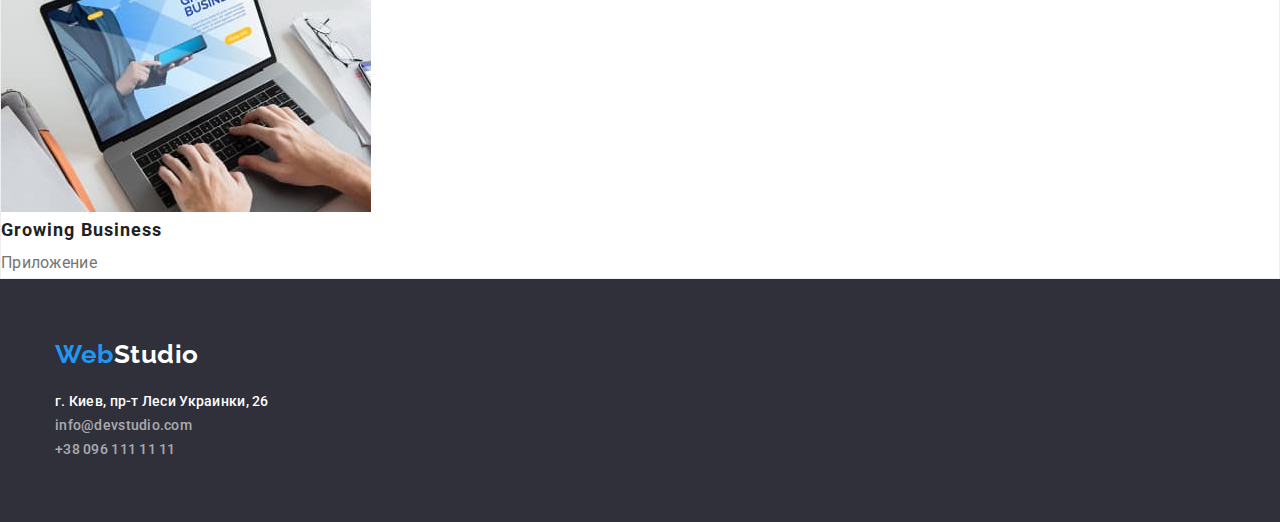
==== commit 390f49a8: "portfolio header and footer css" ====
--- a/portfolio.html
+++ b/portfolio.html
@@ -20,40 +20,42 @@
   <body>
     <!-- HEADER -->
     <header class="header">
-      <a href="./index.html" class="logo link"
-        ><span class="logo-text">Web</span>Studio</a
-      >
-      <nav class="nav">
-        <ul class="nav-list list">
-          <li class="nav-item">
-            <a href="./index.html" class="nav-link link">Студия</a>
-          </li>
-          <li class="nav-item">
-            <a href="./portfolio.html" class="nav-link current link"
-              >Портфолио</a
+      <div class="header-container container">
+        <a href="./index.html" class="logo link"
+          ><span class="logo-text">Web</span>Studio</a
+        >
+        <nav class="nav">
+          <ul class="nav-list list">
+            <li class="nav-item">
+              <a href="./index.html" class="nav-link link">Студия</a>
+            </li>
+            <li class="nav-item">
+              <a href="./portfolio.html" class="nav-link link current"
+                >Портфолио</a
+              >
+            </li>
+            <li class="nav-item">
+              <a href="" class="nav-link link">Контакты</a>
+            </li>
+          </ul>
+        </nav>
+        <ul class="contacts-list list">
+          <li class="contacts-item">
+            <a href="mailto:info@devstudio.com" class="contacts-link link"
+              >info@devstudio.com</a
             >
           </li>
-          <li class="nav-item">
-            <a href="" class="nav-link link">Контакты</a>
+          <li class="contacts-item">
+            <a href="tel:+380961111111" class="contacts-link link"
+              >+38 096 111 11 11</a
+            >
           </li>
         </ul>
-      </nav>
-      <ul class="contacts-list list">
-        <li class="contacts-item">
-          <a href="mailto:info@devstudio.com" class="contacts-link link"
-            >info@devstudio.com</a
-          >
-        </li>
-        <li class="contacts-item">
-          <a href="tel:+380961111111" class="contacts-link link"
-            >+38 096 111 11 11</a
-          >
-        </li>
-      </ul>
+      </div>
     </header>
     <!-- MAIN -->
     <main class="page">
-      <h1 class="page-title" hidden>Галлерея работ</h1>
+      <h1 class="page-title visually-hidden">Галлерея работ</h1>
       <ul class="page-list list">
         <li class="page-list-item">
           <button type="button" class="btn page-list-btn active">Все</button>
@@ -181,32 +183,34 @@
     </main>
     <!-- FOOTER -->
     <footer class="footer">
-      <a href="./index.html" class="logo logo-footer link"
-        ><span class="logo-text">Web</span>Studio</a
-      >
-      <address class="address">
-        <ul class="address-list list">
-          <li class="address-item">
-            <a
-              href="https://goo.gl/maps/xPSwr2SGFZyQGNAF9"
-              target="_blank"
-              rel="noopener noreferrer nofollow"
-              class="address-link map link"
-              >г. Киев, пр-т Леси Украинки, 26</a
-            >
-          </li>
-          <li class="address-item">
-            <a href="mailto:info@devstudio.com" class="address-link link"
-              >info@devstudio.com</a
-            >
-          </li>
-          <li class="address-item">
-            <a href="tel:+380961111111" class="address-link link"
-              >+38 096 111 11 11</a
-            >
-          </li>
-        </ul>
-      </address>
+      <div class="container">
+        <a href="./index.html" class="logo logo-footer link"
+          ><span class="logo-text">Web</span>Studio</a
+        >
+        <address class="address">
+          <ul class="address-list list">
+            <li class="address-item">
+              <a
+                href="https://goo.gl/maps/xPSwr2SGFZyQGNAF9"
+                target="_blank"
+                rel="noopener noreferrer nofollow"
+                class="address-link map link"
+                >г. Киев, пр-т Леси Украинки, 26</a
+              >
+            </li>
+            <li class="address-item">
+              <a href="mailto:info@devstudio.com" class="address-link link"
+                >info@devstudio.com</a
+              >
+            </li>
+            <li class="address-item">
+              <a href="tel:+380961111111" class="address-link link"
+                >+38 096 111 11 11</a
+              >
+            </li>
+          </ul>
+        </address>
+      </div>
     </footer>
   </body>
 </html>
--- a/css/styles.css
+++ b/css/styles.css
@@ -27,12 +27,6 @@
   display: block;
   max-width: 100%;
 }
-.container {
-  width: 1230px;
-  margin: 0 auto;
-  padding-left: 15px;
-  padding-right: 15px;
-}
 .list {
   margin: 0;
   padding: 0;
@@ -47,7 +41,24 @@
   line-height: 1.14;
   letter-spacing: 0.02em;
 }
-
+.visually-hidden {
+  position: absolute;
+  width: 1px;
+  height: 1px;
+  margin: -1px;
+  border: 0;
+  padding: 0;
+  white-space: nowrap;
+  clip-path: inset(100%);
+  clip: rect(0 0 0 0);
+  overflow: hidden;
+}
+.container {
+  width: 1200px;
+  margin: 0 auto;
+  padding-left: 15px;
+  padding-right: 15px;
+}
 /* BUTTON CSS */
 .btn {
   border: 0;
@@ -134,9 +145,6 @@
   color: var(--accent-color);
 }
 /* ----------- HERO ------------*/
-.hero-container {
-  text-align: center;
-}
 .hero-btn {
   display: inline-block;
   min-width: 200px;
@@ -146,6 +154,7 @@
   box-shadow: 0px 4px 4px rgba(0, 0, 0, 0.15);
 }
 .hero {
+  text-align: center;
   background-color: var(--secondary-bg-color);
 }
 .hero-title {
@@ -155,14 +164,27 @@
   font-weight: 900;
   font-size: 44px;
   line-height: 1.36;
-  text-align: center;
   letter-spacing: 0.06em;
   text-transform: uppercase;
 }
 /* ----------- ADVANTAGES ------------*/
+.advantages {
+  padding-top: 94px;
+  padding-bottom: 94px;
+}
+.advantages-list {
+  display: flex;
+}
+.advantages-item {
+  flex-basis: calc(100% / 4);
+}
+.advantages-item:not(:last-child) {
+  margin-right: 30px;
+}
 .advantages-item-title {
-  color: var(--tittle-text-color);
-
+  margin-bottom: 10px;
+
+  color: var(--tittle-text-color);
   font-weight: 700;
   font-size: 14px;
   line-height: 1.14;
@@ -173,43 +195,84 @@
   line-height: 1.71;
 }
 /* ----------- WHAT WE DO ------------*/
+.work {
+  padding-bottom: 94px;
+}
+.work-list {
+  display: flex;
+}
+.work-list-item {
+  flex-basis: calc(100% / 3);
+}
+.work-list-item:not(:last-child) {
+  margin-right: 30px;
+}
 .work-title {
-  color: var(--tittle-text-color);
-
+  margin-bottom: 50px;
+  text-align: center;
+
+  color: var(--tittle-text-color);
   font-weight: 700;
   font-size: 36px;
   line-height: 1.17;
 }
 /* ----------- OUR TEAM ------------*/
 .team {
+  padding-top: 94px;
+  padding-bottom: 94px;
+
   background-color: #f5f4fa;
 }
+.team-list {
+  display: flex;
+}
+.team-list-item {
+  flex-basis: calc(100% / 4);
+  border-radius: 0px 0px 4px 4px;
+
+  box-shadow: 0px 1px 3px rgba(0, 0, 0, 0.12), 0px 1px 1px rgba(0, 0, 0, 0.14),
+    0px 2px 1px rgba(0, 0, 0, 0.2);
+}
+.team-list-item:not(:last-child) {
+  margin-right: 30px;
+}
 .team-title {
-  color: var(--tittle-text-color);
-
+  margin-bottom: 50px;
+  text-align: center;
+
+  color: var(--tittle-text-color);
   font-weight: 700;
   font-size: 36px;
   line-height: 1.17;
 }
 .team-item-title {
-  color: var(--tittle-text-color);
-
+  margin-top: 30px;
+  margin-bottom: 10px;
+  text-align: center;
+
+  color: var(--tittle-text-color);
   font-weight: 500;
   font-size: 16px;
   line-height: 1.19;
-  text-align: center;
 }
 .team-item-text {
+  margin-bottom: 30px;
+
   font-size: 16px;
   line-height: 1.17;
   text-align: center;
 }
 /* ----------- FOOTER ------------*/
 .footer {
+  padding-top: 60px;
+  padding-bottom: 60px;
+
   background-color: var(--secondary-bg-color);
 }
-
 .logo-footer {
+  margin-bottom: 20px;
+  padding: 0;
+
   color: var(--primary-color);
 }
 .address-link {
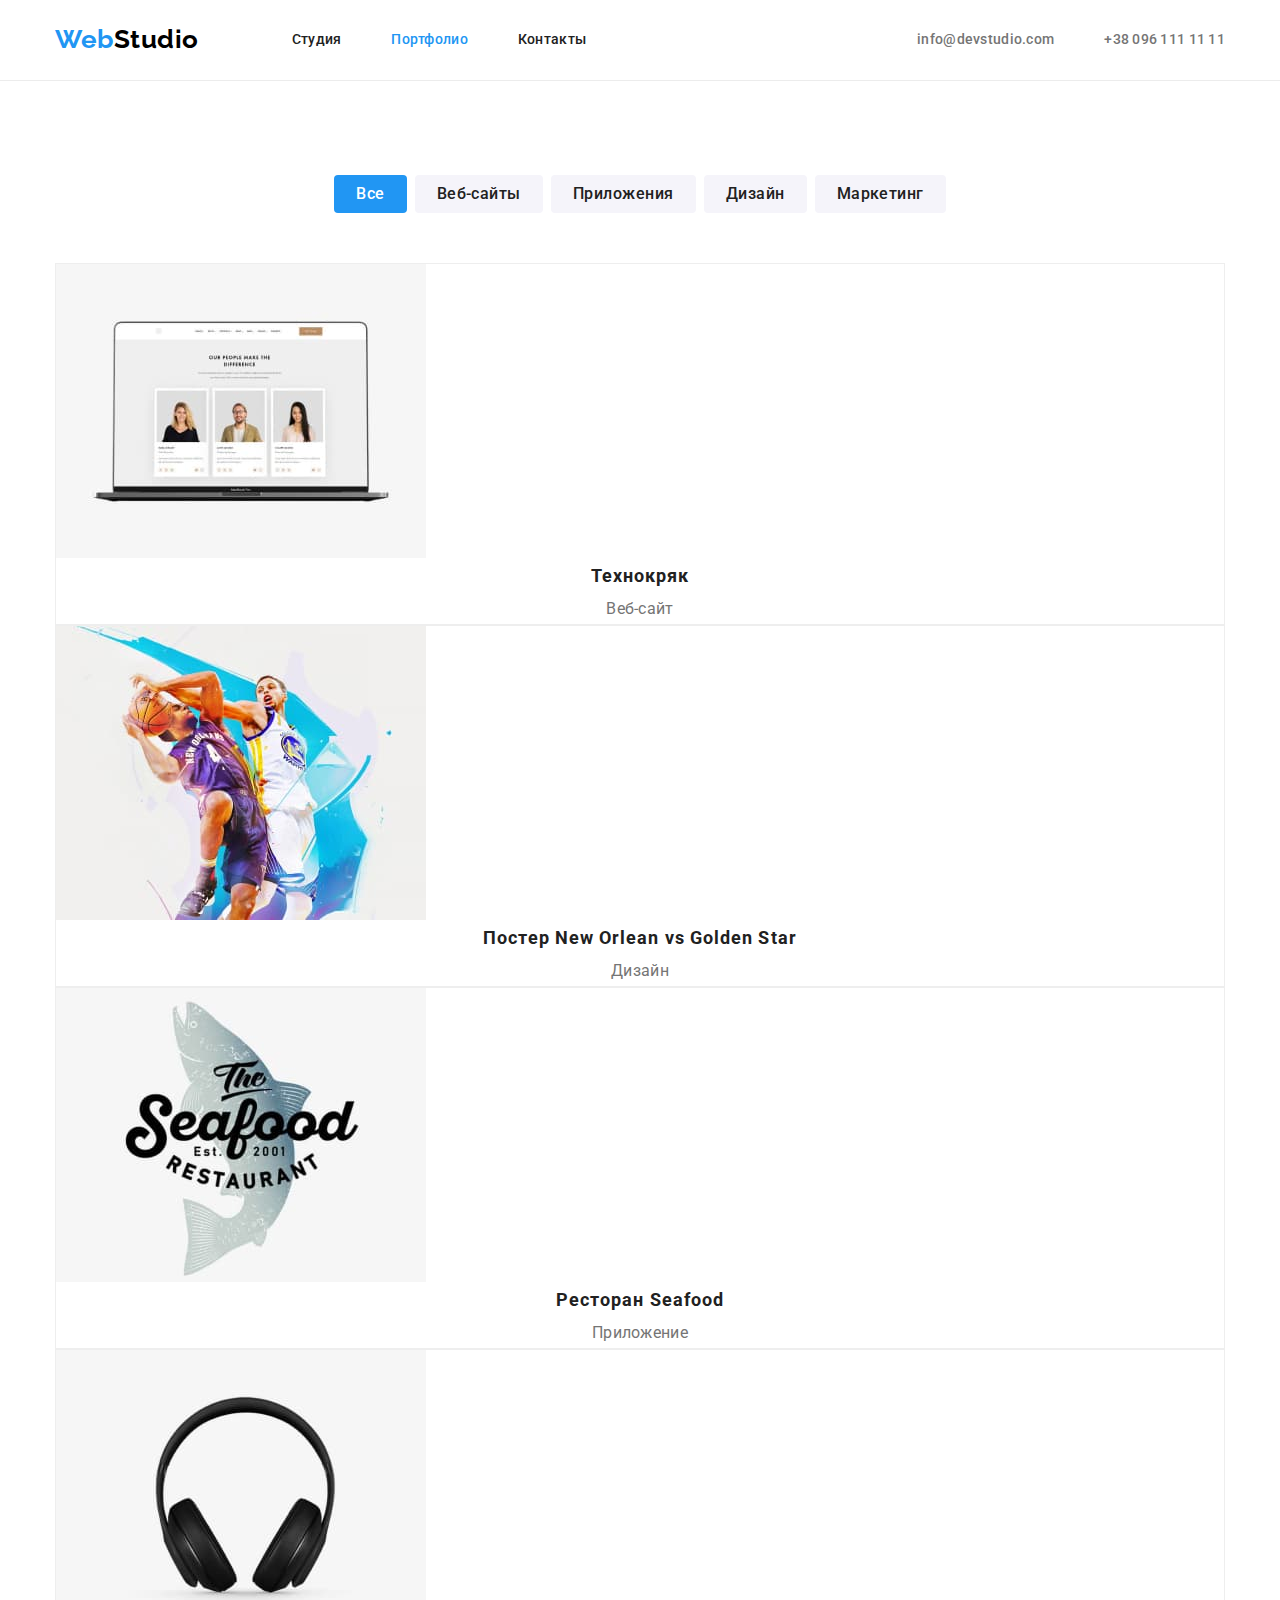
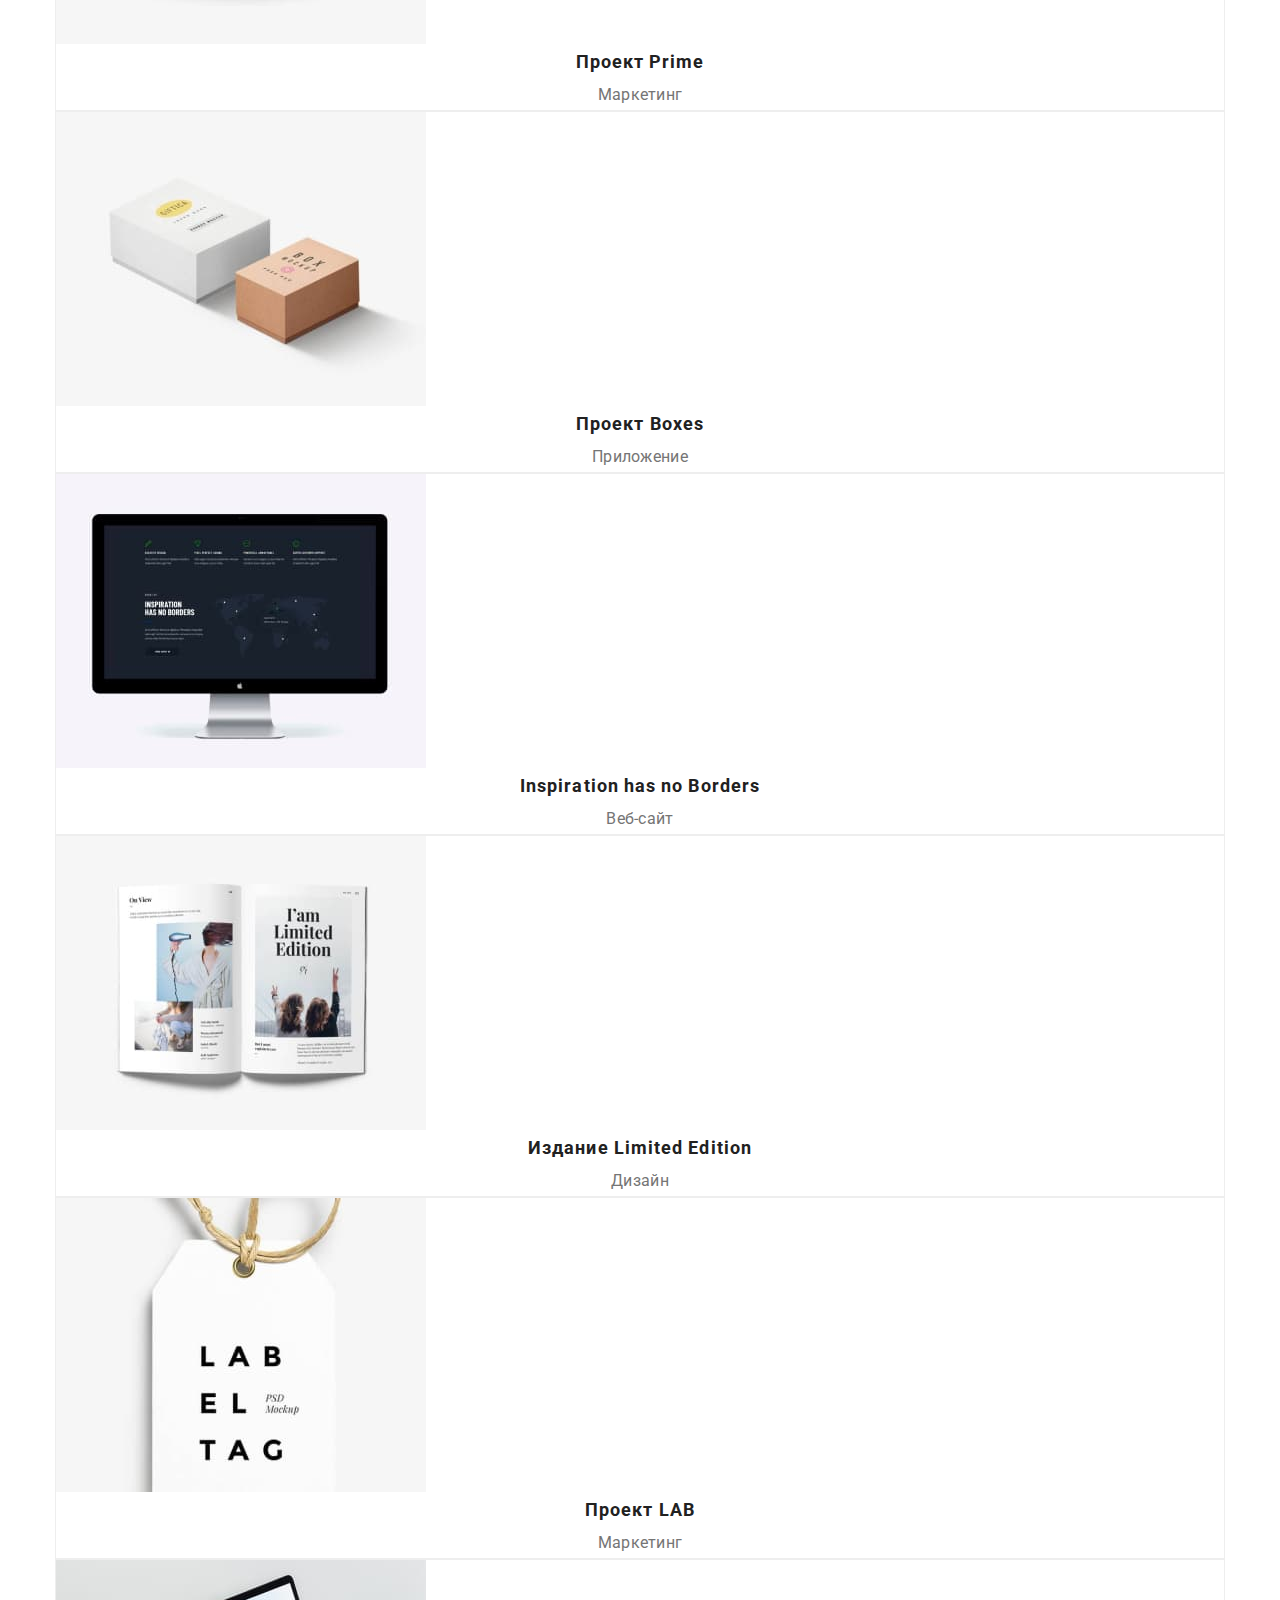
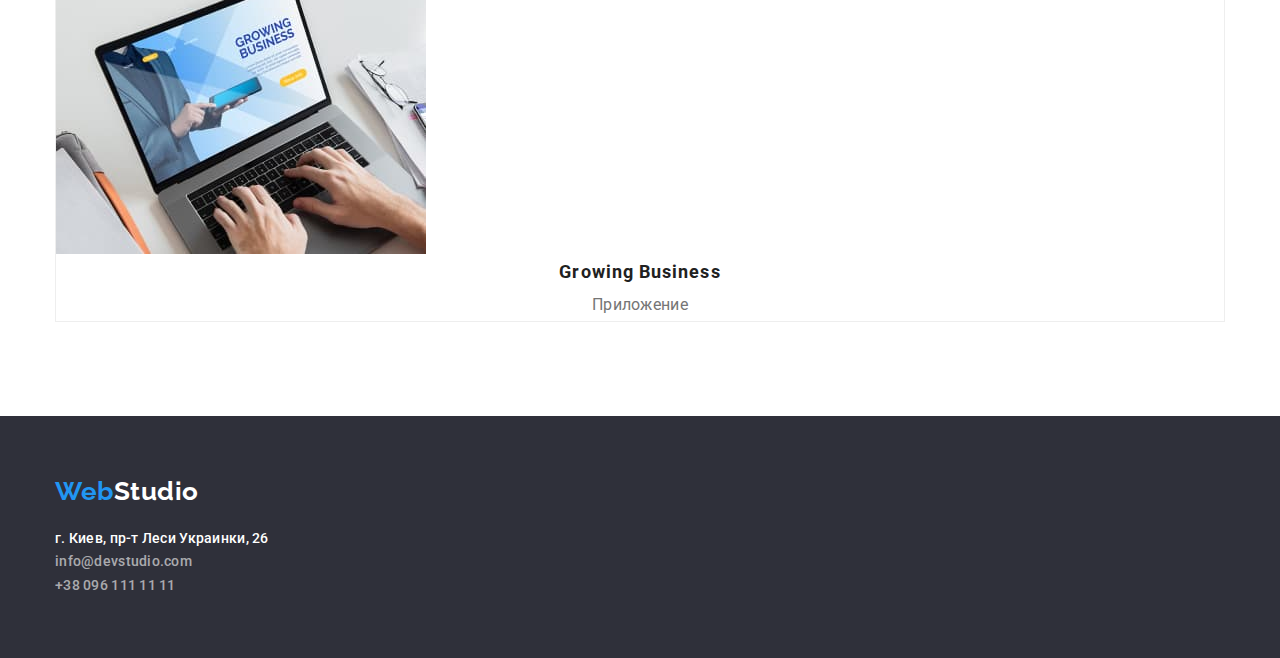
==== commit b0785efc: "portfolio filters css" ====
--- a/portfolio.html
+++ b/portfolio.html
@@ -55,131 +55,135 @@
     </header>
     <!-- MAIN -->
     <main class="page">
-      <h1 class="page-title visually-hidden">Галлерея работ</h1>
-      <ul class="page-list list">
-        <li class="page-list-item">
-          <button type="button" class="btn page-list-btn active">Все</button>
-        </li>
-        <li class="page-list-item">
-          <button type="button" class="btn page-list-btn">Веб-сайты</button>
-        </li>
-        <li class="page-list-item">
-          <button type="button" class="btn page-list-btn">Приложения</button>
-        </li>
-        <li class="page-list-item">
-          <button type="button" class="btn page-list-btn">Дизайн</button>
-        </li>
-        <li class="page-list-item">
-          <button type="button" class="btn page-list-btn">Маркетинг</button>
-        </li>
-      </ul>
-      <ul class="gallery-list list">
-        <li class="gallery-item">
-          <a href="" class="gallery-link link">
-            <img src="./images/gallery/img1.jpg" alt="ноутбук" />
-            <h2 class="gallery-item-title">Технокряк</h2>
-            <p class="gallery-item-text">Веб-сайт</p>
-          </a>
-        </li>
-        <li class="gallery-item">
-          <a href="" class="gallery-link link">
-            <img
-              src="./images/gallery/img2.jpg"
-              alt="два баскетболиста"
-              width="370"
-              height="294"
-            />
-            <h2 class="gallery-item-title">Постер New Orlean vs Golden Star</h2>
-            <p class="gallery-item-text">Дизайн</p>
-          </a>
-        </li>
-        <li class="gallery-item">
-          <a href="" class="gallery-link link">
-            <img
-              src="./images/gallery/img3.jpg"
-              alt="емблема ресторану"
-              width="370"
-              height="294"
-            />
-            <h2 class="gallery-item-title">Ресторан Seafood</h2>
-            <p class="gallery-item-text">Приложение</p>
-          </a>
-        </li>
-        <li class="gallery-item">
-          <a href="" class="gallery-link link">
-            <img
-              src="./images/gallery/img4.jpg"
-              alt="большие наушники"
-              width="370"
-              height="294"
-            />
-            <h2 class="gallery-item-title">Проект Prime</h2>
-            <p class="gallery-item-text">Маркетинг</p>
-          </a>
-        </li>
-        <li class="gallery-item">
-          <a href="" class="gallery-link link">
-            <img
-              src="./images/gallery/img5.jpg"
-              alt="две коробочки"
-              width="370"
-              height="294"
-            />
-            <h2 class="gallery-item-title">Проект Boxes</h2>
-            <p class="gallery-item-text">Приложение</p>
-          </a>
-        </li>
-        <li class="gallery-item">
-          <a href="" class="gallery-link link">
-            <img
-              src="./images/gallery/img6.jpg"
-              alt="монитор"
-              width="370"
-              height="294"
-            />
-            <h2 lang="en" class="gallery-item-title">
-              Inspiration has no Borders
-            </h2>
-            <p class="gallery-item-text">Веб-сайт</p>
-          </a>
-        </li>
-        <li class="gallery-item">
-          <a href="" class="gallery-link link">
-            <img
-              src="./images/gallery/img7.jpg"
-              alt="открытая книга"
-              width="370"
-              height="294"
-            />
-            <h2 class="gallery-item-title">Издание Limited Edition</h2>
-            <p class="gallery-item-text">Дизайн</p>
-          </a>
-        </li>
-        <li class="gallery-item">
-          <a href="" class="gallery-link link">
-            <img
-              src="./images/gallery/img8.jpg"
-              alt="етикетка"
-              width="370"
-              height="294"
-            />
-            <h2 class="gallery-item-title">Проект LAB</h2>
-            <p class="gallery-item-text">Маркетинг</p>
-          </a>
-        </li>
-        <li class="gallery-item">
-          <a href="" class="gallery-link link">
-            <img
-              src="./images/gallery/img9.jpg"
-              alt="ноутбук"
-              width="370"
-              height="294"
-            />
-            <h2 lang="en" class="gallery-item-title">Growing Business</h2>
-            <p class="gallery-item-text">Приложение</p>
-          </a>
-        </li>
-      </ul>
+      <div class="container">
+        <h1 class="page-title visually-hidden">Галлерея работ</h1>
+        <ul class="page-list list">
+          <li class="page-list-item">
+            <button type="button" class="btn page-list-btn active">Все</button>
+          </li>
+          <li class="page-list-item">
+            <button type="button" class="btn page-list-btn">Веб-сайты</button>
+          </li>
+          <li class="page-list-item">
+            <button type="button" class="btn page-list-btn">Приложения</button>
+          </li>
+          <li class="page-list-item">
+            <button type="button" class="btn page-list-btn">Дизайн</button>
+          </li>
+          <li class="page-list-item">
+            <button type="button" class="btn page-list-btn">Маркетинг</button>
+          </li>
+        </ul>
+        <ul class="gallery-list list">
+          <li class="gallery-item">
+            <a href="" class="gallery-link link">
+              <img src="./images/gallery/img1.jpg" alt="ноутбук" />
+              <h2 class="gallery-item-title">Технокряк</h2>
+              <p class="gallery-item-text">Веб-сайт</p>
+            </a>
+          </li>
+          <li class="gallery-item">
+            <a href="" class="gallery-link link">
+              <img
+                src="./images/gallery/img2.jpg"
+                alt="два баскетболиста"
+                width="370"
+                height="294"
+              />
+              <h2 class="gallery-item-title">
+                Постер New Orlean vs Golden Star
+              </h2>
+              <p class="gallery-item-text">Дизайн</p>
+            </a>
+          </li>
+          <li class="gallery-item">
+            <a href="" class="gallery-link link">
+              <img
+                src="./images/gallery/img3.jpg"
+                alt="емблема ресторану"
+                width="370"
+                height="294"
+              />
+              <h2 class="gallery-item-title">Ресторан Seafood</h2>
+              <p class="gallery-item-text">Приложение</p>
+            </a>
+          </li>
+          <li class="gallery-item">
+            <a href="" class="gallery-link link">
+              <img
+                src="./images/gallery/img4.jpg"
+                alt="большие наушники"
+                width="370"
+                height="294"
+              />
+              <h2 class="gallery-item-title">Проект Prime</h2>
+              <p class="gallery-item-text">Маркетинг</p>
+            </a>
+          </li>
+          <li class="gallery-item">
+            <a href="" class="gallery-link link">
+              <img
+                src="./images/gallery/img5.jpg"
+                alt="две коробочки"
+                width="370"
+                height="294"
+              />
+              <h2 class="gallery-item-title">Проект Boxes</h2>
+              <p class="gallery-item-text">Приложение</p>
+            </a>
+          </li>
+          <li class="gallery-item">
+            <a href="" class="gallery-link link">
+              <img
+                src="./images/gallery/img6.jpg"
+                alt="монитор"
+                width="370"
+                height="294"
+              />
+              <h2 lang="en" class="gallery-item-title">
+                Inspiration has no Borders
+              </h2>
+              <p class="gallery-item-text">Веб-сайт</p>
+            </a>
+          </li>
+          <li class="gallery-item">
+            <a href="" class="gallery-link link">
+              <img
+                src="./images/gallery/img7.jpg"
+                alt="открытая книга"
+                width="370"
+                height="294"
+              />
+              <h2 class="gallery-item-title">Издание Limited Edition</h2>
+              <p class="gallery-item-text">Дизайн</p>
+            </a>
+          </li>
+          <li class="gallery-item">
+            <a href="" class="gallery-link link">
+              <img
+                src="./images/gallery/img8.jpg"
+                alt="етикетка"
+                width="370"
+                height="294"
+              />
+              <h2 class="gallery-item-title">Проект LAB</h2>
+              <p class="gallery-item-text">Маркетинг</p>
+            </a>
+          </li>
+          <li class="gallery-item">
+            <a href="" class="gallery-link link">
+              <img
+                src="./images/gallery/img9.jpg"
+                alt="ноутбук"
+                width="370"
+                height="294"
+              />
+              <h2 lang="en" class="gallery-item-title">Growing Business</h2>
+              <p class="gallery-item-text">Приложение</p>
+            </a>
+          </li>
+        </ul>
+      </div>
     </main>
     <!-- FOOTER -->
     <footer class="footer">
--- a/css/styles.css
+++ b/css/styles.css
@@ -291,15 +291,21 @@
 
 /* ----------- PORTFOLIO ------------*/
 .page-list-btn {
+  display: inline-block;
+  padding: 6px 22px;
+  border-radius: 4px;
+
   background-color: #f5f4fa;
   color: var(--tittle-text-color);
-
   font-weight: 500;
   line-height: 1.62;
   letter-spacing: 0.03em;
 
   border: none;
 }
+.page-list-item:not(:last-child) {
+  margin-right: 8px;
+}
 .page-list-btn:hover,
 .page-list-btn:focus {
   background-color: var(--accent-color);
@@ -308,6 +314,16 @@
 .page-list-btn.active {
   background-color: var(--accent-color);
   color: var(--primary-color);
+}
+.page {
+  padding-top: 94px;
+  padding-bottom: 94px;
+  text-align: center;
+}
+.page-list {
+  display: flex;
+  justify-content: center;
+  margin-bottom: 50px;
 }
 .gallery-item {
   border: 1px solid;
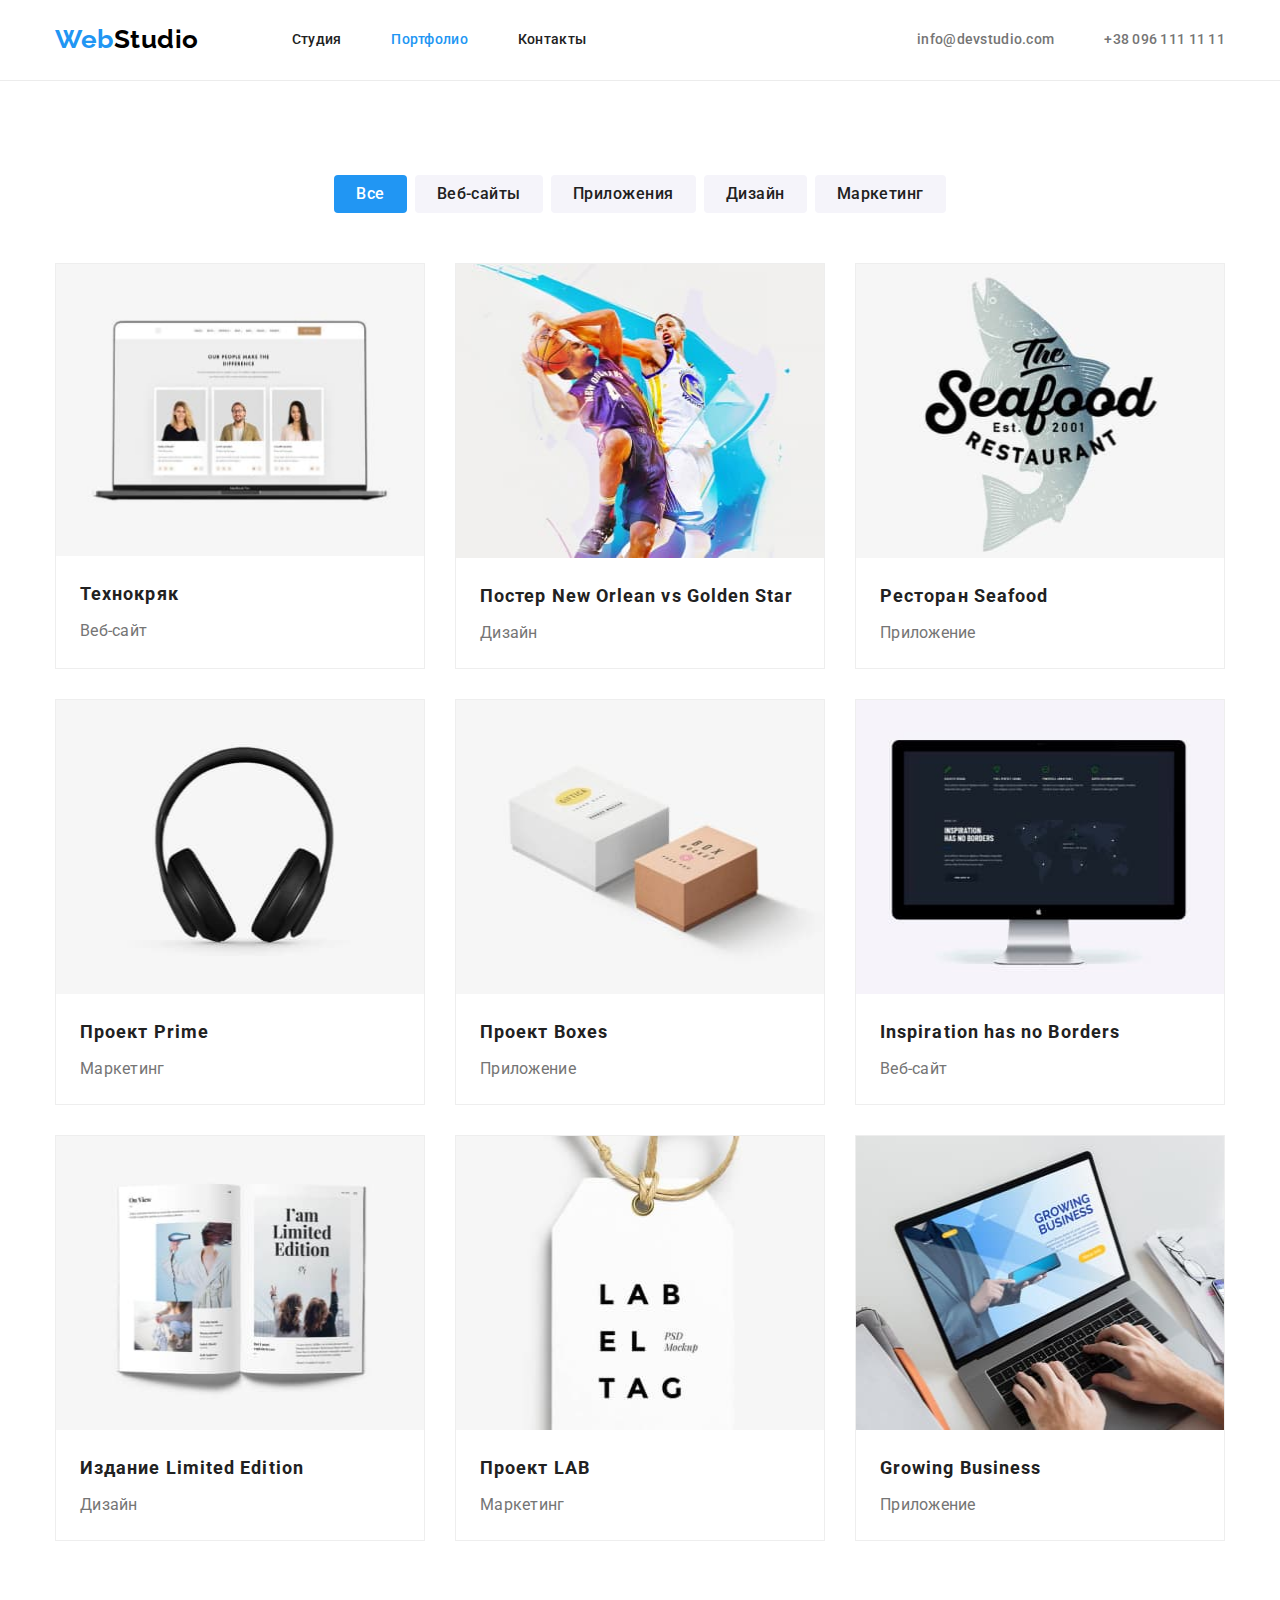
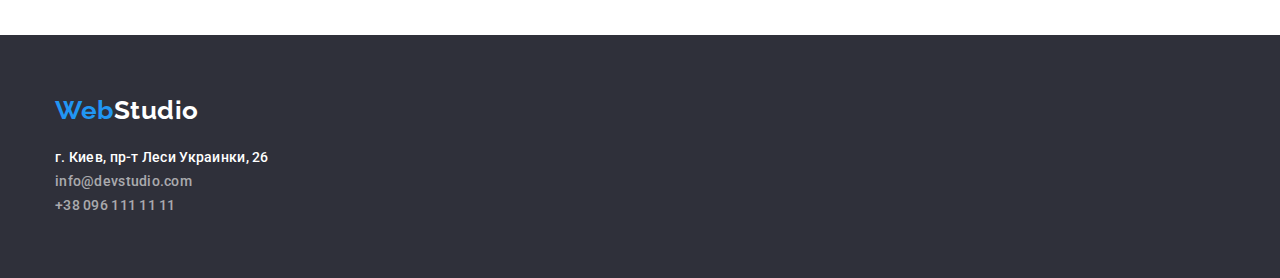
==== commit ba36442b: "portfolio main css and some small updates" ====
--- a/portfolio.html
+++ b/portfolio.html
@@ -54,7 +54,7 @@
       </div>
     </header>
     <!-- MAIN -->
-    <main class="page">
+    <main class="page section">
       <div class="container">
         <h1 class="page-title visually-hidden">Галлерея работ</h1>
         <ul class="page-list list">
@@ -78,8 +78,10 @@
           <li class="gallery-item">
             <a href="" class="gallery-link link">
               <img src="./images/gallery/img1.jpg" alt="ноутбук" />
-              <h2 class="gallery-item-title">Технокряк</h2>
-              <p class="gallery-item-text">Веб-сайт</p>
+              <div class="item-contant">
+                <h2 class="gallery-item-title">Технокряк</h2>
+                <p class="gallery-item-text">Веб-сайт</p>
+              </div>
             </a>
           </li>
           <li class="gallery-item">
@@ -90,10 +92,12 @@
                 width="370"
                 height="294"
               />
-              <h2 class="gallery-item-title">
-                Постер New Orlean vs Golden Star
-              </h2>
-              <p class="gallery-item-text">Дизайн</p>
+              <div class="item-contant">
+                <h2 class="gallery-item-title">
+                  Постер New Orlean vs Golden Star
+                </h2>
+                <p class="gallery-item-text">Дизайн</p>
+              </div>
             </a>
           </li>
           <li class="gallery-item">
@@ -104,8 +108,10 @@
                 width="370"
                 height="294"
               />
-              <h2 class="gallery-item-title">Ресторан Seafood</h2>
-              <p class="gallery-item-text">Приложение</p>
+              <div class="item-contant">
+                <h2 class="gallery-item-title">Ресторан Seafood</h2>
+                <p class="gallery-item-text">Приложение</p>
+              </div>
             </a>
           </li>
           <li class="gallery-item">
@@ -116,8 +122,10 @@
                 width="370"
                 height="294"
               />
-              <h2 class="gallery-item-title">Проект Prime</h2>
-              <p class="gallery-item-text">Маркетинг</p>
+              <div class="item-contant">
+                <h2 class="gallery-item-title">Проект Prime</h2>
+                <p class="gallery-item-text">Маркетинг</p>
+              </div>
             </a>
           </li>
           <li class="gallery-item">
@@ -128,8 +136,10 @@
                 width="370"
                 height="294"
               />
-              <h2 class="gallery-item-title">Проект Boxes</h2>
-              <p class="gallery-item-text">Приложение</p>
+              <div class="item-contant">
+                <h2 class="gallery-item-title">Проект Boxes</h2>
+                <p class="gallery-item-text">Приложение</p>
+              </div>
             </a>
           </li>
           <li class="gallery-item">
@@ -140,10 +150,12 @@
                 width="370"
                 height="294"
               />
-              <h2 lang="en" class="gallery-item-title">
-                Inspiration has no Borders
-              </h2>
-              <p class="gallery-item-text">Веб-сайт</p>
+              <div class="item-contant">
+                <h2 lang="en" class="gallery-item-title">
+                  Inspiration has no Borders
+                </h2>
+                <p class="gallery-item-text">Веб-сайт</p>
+              </div>
             </a>
           </li>
           <li class="gallery-item">
@@ -154,8 +166,10 @@
                 width="370"
                 height="294"
               />
-              <h2 class="gallery-item-title">Издание Limited Edition</h2>
-              <p class="gallery-item-text">Дизайн</p>
+              <div class="item-contant">
+                <h2 class="gallery-item-title">Издание Limited Edition</h2>
+                <p class="gallery-item-text">Дизайн</p>
+              </div>
             </a>
           </li>
           <li class="gallery-item">
@@ -166,8 +180,10 @@
                 width="370"
                 height="294"
               />
-              <h2 class="gallery-item-title">Проект LAB</h2>
-              <p class="gallery-item-text">Маркетинг</p>
+              <div class="item-contant">
+                <h2 class="gallery-item-title">Проект LAB</h2>
+                <p class="gallery-item-text">Маркетинг</p>
+              </div>
             </a>
           </li>
           <li class="gallery-item">
@@ -178,8 +194,10 @@
                 width="370"
                 height="294"
               />
-              <h2 lang="en" class="gallery-item-title">Growing Business</h2>
-              <p class="gallery-item-text">Приложение</p>
+              <div class="item-contant">
+                <h2 lang="en" class="gallery-item-title">Growing Business</h2>
+                <p class="gallery-item-text">Приложение</p>
+              </div>
             </a>
           </li>
         </ul>
--- a/css/styles.css
+++ b/css/styles.css
@@ -7,6 +7,13 @@
   --primary-bg-color: #ffffff;
   --secondary-bg-color: #2f303a;
   --btn-hover-bgcolor: #188ce8;
+  --gallery-item-border-color: #eeeeee;
+  --gallery-filter-bg-color: #f5f4fa;
+  --team-bg-color: #f5f4fa;
+  --header-border-color: #ececec;
+  --hero-btn-shadow: rgba(0, 0, 0, 0.15);
+  --team-item-shadow: 0px 1px 3px rgba(0, 0, 0, 0.12),
+    0px 1px 1px rgba(0, 0, 0, 0.14), 0px 2px 1px rgba(0, 0, 0, 0.2);
 }
 body {
   background-color: var(--primary-bg-color);
@@ -59,6 +66,10 @@
   padding-left: 15px;
   padding-right: 15px;
 }
+.section {
+  padding-top: 94px;
+  padding-bottom: 94px;
+}
 /* BUTTON CSS */
 .btn {
   border: 0;
@@ -79,7 +90,7 @@
 }
 /* ----------- HEADER ------------*/
 .header {
-  border-bottom: 1px solid #ececec;
+  border-bottom: 1px solid var(--header-border-color);
 }
 .header-container {
   display: flex;
@@ -151,7 +162,7 @@
   border-radius: 4px;
   padding: 10px 32px;
 
-  box-shadow: 0px 4px 4px rgba(0, 0, 0, 0.15);
+  box-shadow: 0px 4px 4px var(--hero-btn-shadow);
 }
 .hero {
   text-align: center;
@@ -168,10 +179,6 @@
   text-transform: uppercase;
 }
 /* ----------- ADVANTAGES ------------*/
-.advantages {
-  padding-top: 94px;
-  padding-bottom: 94px;
-}
 .advantages-list {
   display: flex;
 }
@@ -195,8 +202,8 @@
   line-height: 1.71;
 }
 /* ----------- WHAT WE DO ------------*/
-.work {
-  padding-bottom: 94px;
+.work.section {
+  padding-top: 0px;
 }
 .work-list {
   display: flex;
@@ -218,10 +225,7 @@
 }
 /* ----------- OUR TEAM ------------*/
 .team {
-  padding-top: 94px;
-  padding-bottom: 94px;
-
-  background-color: #f5f4fa;
+  background-color: var(--team-bg-color);
 }
 .team-list {
   display: flex;
@@ -230,8 +234,7 @@
   flex-basis: calc(100% / 4);
   border-radius: 0px 0px 4px 4px;
 
-  box-shadow: 0px 1px 3px rgba(0, 0, 0, 0.12), 0px 1px 1px rgba(0, 0, 0, 0.14),
-    0px 2px 1px rgba(0, 0, 0, 0.2);
+  box-shadow: var(--team-item-shadow);
 }
 .team-list-item:not(:last-child) {
   margin-right: 30px;
@@ -270,6 +273,7 @@
   background-color: var(--secondary-bg-color);
 }
 .logo-footer {
+  display: inline-block;
   margin-bottom: 20px;
   padding: 0;
 
@@ -295,7 +299,7 @@
   padding: 6px 22px;
   border-radius: 4px;
 
-  background-color: #f5f4fa;
+  background-color: var(--gallery-filter-bg-color);
   color: var(--tittle-text-color);
   font-weight: 500;
   line-height: 1.62;
@@ -318,24 +322,37 @@
 .page {
   padding-top: 94px;
   padding-bottom: 94px;
-  text-align: center;
 }
 .page-list {
   display: flex;
   justify-content: center;
   margin-bottom: 50px;
 }
+.gallery-list {
+  display: flex;
+  flex-wrap: wrap;
+  margin-top: -30px;
+  margin-left: -30px;
+}
 .gallery-item {
+  flex-basis: calc(100% / 3 - 30px);
+  margin-top: 30px;
+  margin-left: 30px;
+
   border: 1px solid;
-  border-color: #eeeeee;
+  border-color: var(--gallery-item-border-color);
+}
+.item-contant {
+  padding: 20px 24px;
 }
 .gallery-link:hover,
 .gallery-link:focus {
   background-color: var(--accent-color);
 }
 .gallery-item-title {
-  color: var(--tittle-text-color);
-
+  margin-bottom: 4px;
+
+  color: var(--tittle-text-color);
   font-weight: 700;
   font-size: 18px;
   line-height: 2;
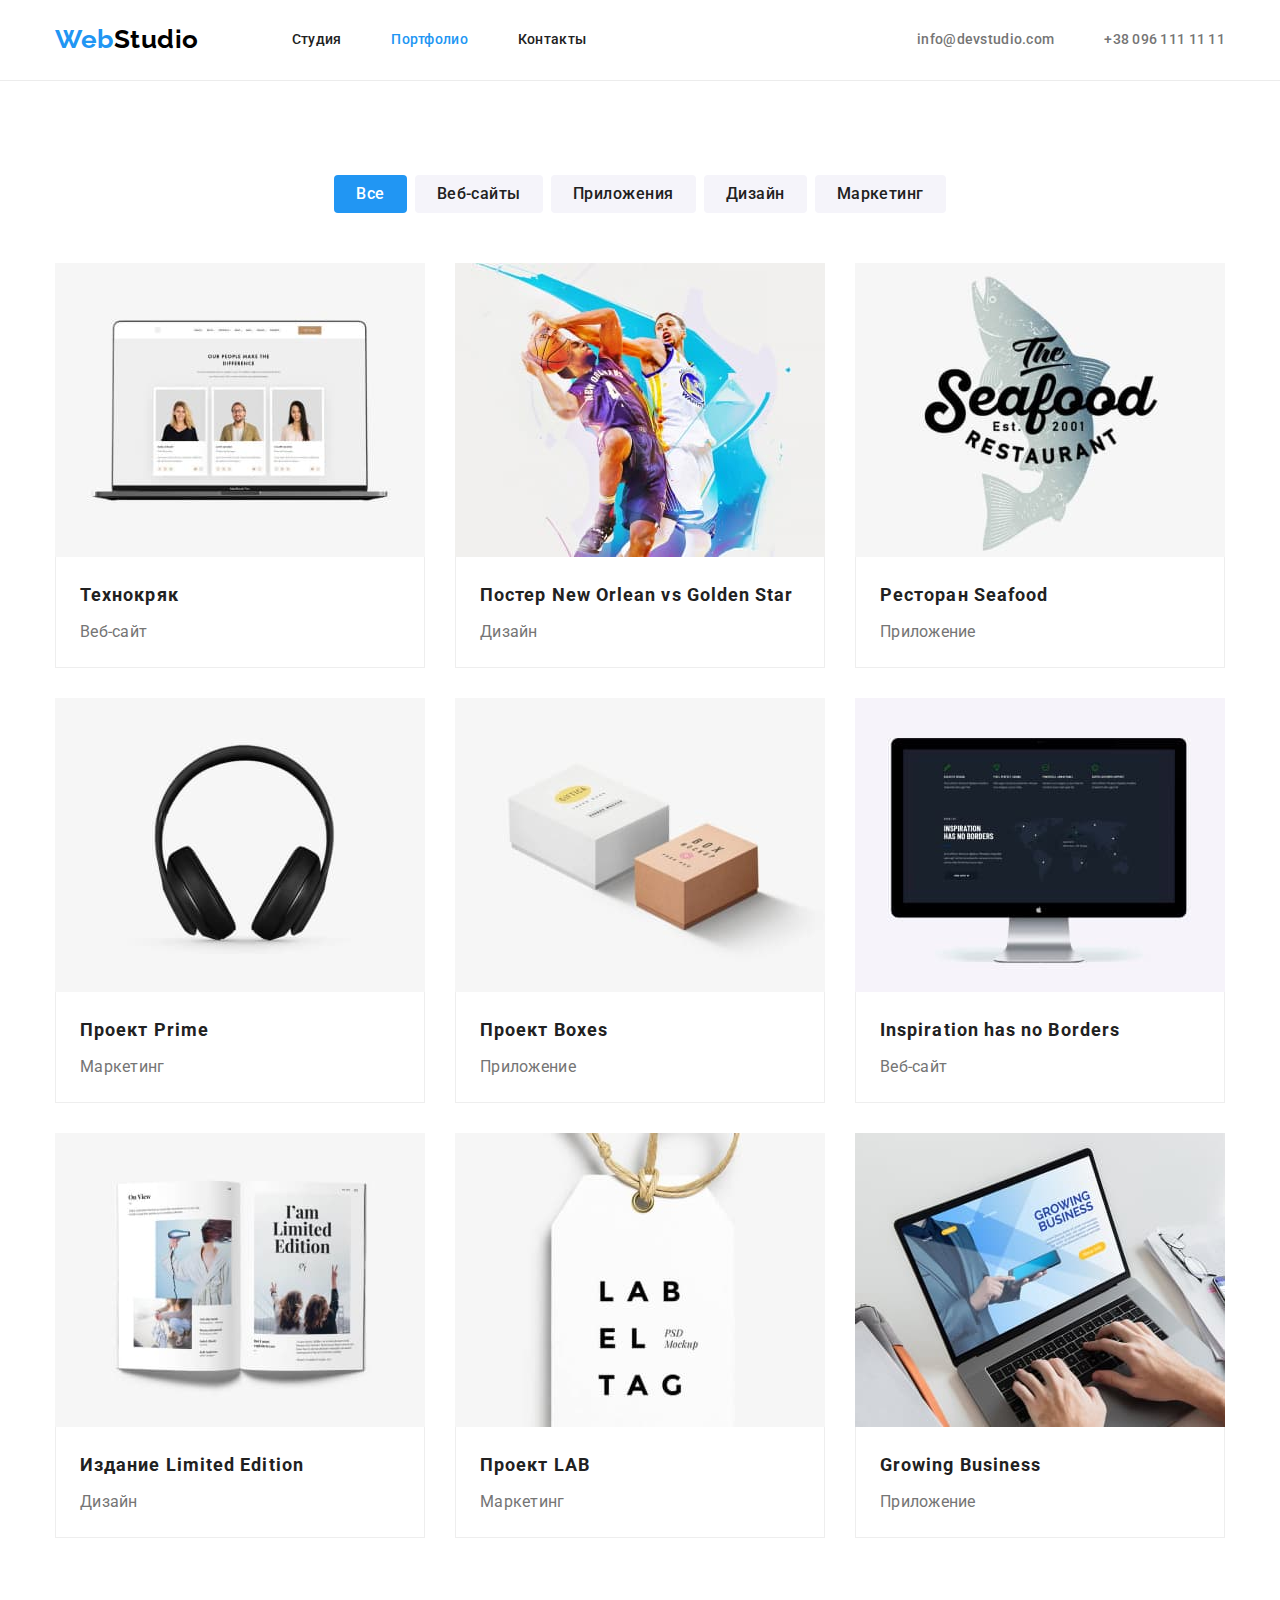
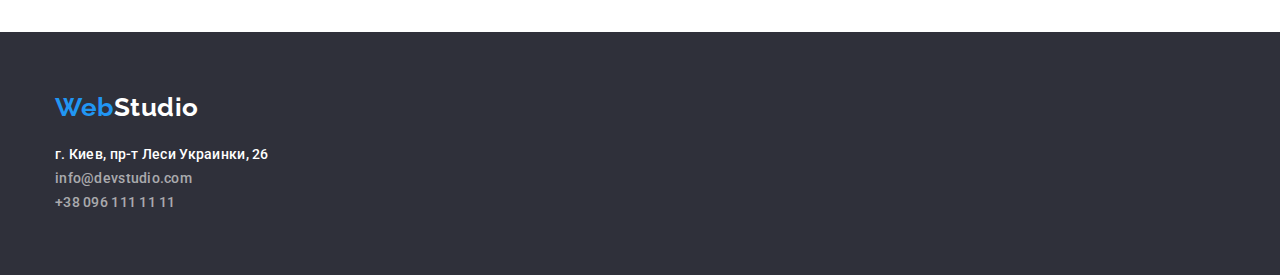
==== commit 5c862a5c: "Fixed some issues after mentor checking" ====
--- a/portfolio.html
+++ b/portfolio.html
@@ -54,154 +54,156 @@
       </div>
     </header>
     <!-- MAIN -->
-    <main class="page section">
-      <div class="container">
-        <h1 class="page-title visually-hidden">Галлерея работ</h1>
-        <ul class="page-list list">
-          <li class="page-list-item">
-            <button type="button" class="btn page-list-btn active">Все</button>
-          </li>
-          <li class="page-list-item">
-            <button type="button" class="btn page-list-btn">Веб-сайты</button>
-          </li>
-          <li class="page-list-item">
-            <button type="button" class="btn page-list-btn">Приложения</button>
-          </li>
-          <li class="page-list-item">
-            <button type="button" class="btn page-list-btn">Дизайн</button>
-          </li>
-          <li class="page-list-item">
-            <button type="button" class="btn page-list-btn">Маркетинг</button>
-          </li>
-        </ul>
-        <ul class="gallery-list list">
-          <li class="gallery-item">
-            <a href="" class="gallery-link link">
-              <img src="./images/gallery/img1.jpg" alt="ноутбук" />
-              <div class="item-contant">
-                <h2 class="gallery-item-title">Технокряк</h2>
-                <p class="gallery-item-text">Веб-сайт</p>
-              </div>
-            </a>
-          </li>
-          <li class="gallery-item">
-            <a href="" class="gallery-link link">
-              <img
-                src="./images/gallery/img2.jpg"
-                alt="два баскетболиста"
-                width="370"
-                height="294"
-              />
-              <div class="item-contant">
-                <h2 class="gallery-item-title">
-                  Постер New Orlean vs Golden Star
-                </h2>
-                <p class="gallery-item-text">Дизайн</p>
-              </div>
-            </a>
-          </li>
-          <li class="gallery-item">
-            <a href="" class="gallery-link link">
-              <img
-                src="./images/gallery/img3.jpg"
-                alt="емблема ресторану"
-                width="370"
-                height="294"
-              />
-              <div class="item-contant">
-                <h2 class="gallery-item-title">Ресторан Seafood</h2>
-                <p class="gallery-item-text">Приложение</p>
-              </div>
-            </a>
-          </li>
-          <li class="gallery-item">
-            <a href="" class="gallery-link link">
-              <img
-                src="./images/gallery/img4.jpg"
-                alt="большие наушники"
-                width="370"
-                height="294"
-              />
-              <div class="item-contant">
-                <h2 class="gallery-item-title">Проект Prime</h2>
-                <p class="gallery-item-text">Маркетинг</p>
-              </div>
-            </a>
-          </li>
-          <li class="gallery-item">
-            <a href="" class="gallery-link link">
-              <img
-                src="./images/gallery/img5.jpg"
-                alt="две коробочки"
-                width="370"
-                height="294"
-              />
-              <div class="item-contant">
-                <h2 class="gallery-item-title">Проект Boxes</h2>
-                <p class="gallery-item-text">Приложение</p>
-              </div>
-            </a>
-          </li>
-          <li class="gallery-item">
-            <a href="" class="gallery-link link">
-              <img
-                src="./images/gallery/img6.jpg"
-                alt="монитор"
-                width="370"
-                height="294"
-              />
-              <div class="item-contant">
-                <h2 lang="en" class="gallery-item-title">
-                  Inspiration has no Borders
-                </h2>
-                <p class="gallery-item-text">Веб-сайт</p>
-              </div>
-            </a>
-          </li>
-          <li class="gallery-item">
-            <a href="" class="gallery-link link">
-              <img
-                src="./images/gallery/img7.jpg"
-                alt="открытая книга"
-                width="370"
-                height="294"
-              />
-              <div class="item-contant">
-                <h2 class="gallery-item-title">Издание Limited Edition</h2>
-                <p class="gallery-item-text">Дизайн</p>
-              </div>
-            </a>
-          </li>
-          <li class="gallery-item">
-            <a href="" class="gallery-link link">
-              <img
-                src="./images/gallery/img8.jpg"
-                alt="етикетка"
-                width="370"
-                height="294"
-              />
-              <div class="item-contant">
-                <h2 class="gallery-item-title">Проект LAB</h2>
-                <p class="gallery-item-text">Маркетинг</p>
-              </div>
-            </a>
-          </li>
-          <li class="gallery-item">
-            <a href="" class="gallery-link link">
-              <img
-                src="./images/gallery/img9.jpg"
-                alt="ноутбук"
-                width="370"
-                height="294"
-              />
-              <div class="item-contant">
-                <h2 lang="en" class="gallery-item-title">Growing Business</h2>
-                <p class="gallery-item-text">Приложение</p>
-              </div>
-            </a>
-          </li>
-        </ul>
-      </div>
+    <main>
+      <section class="gallery section">
+        <div class="container">
+          <h1 class="gallery-title visually-hidden">Галлерея работ</h1>
+          <ul class="filter-list list">
+            <li class="filter-item">
+              <button type="button" class="btn filter-btn active">Все</button>
+            </li>
+            <li class="filter-item">
+              <button type="button" class="btn filter-btn">Веб-сайты</button>
+            </li>
+            <li class="filter-item">
+              <button type="button" class="btn filter-btn">Приложения</button>
+            </li>
+            <li class="filter-item">
+              <button type="button" class="btn filter-btn">Дизайн</button>
+            </li>
+            <li class="filter-item">
+              <button type="button" class="btn filter-btn">Маркетинг</button>
+            </li>
+          </ul>
+          <ul class="gallery-list list">
+            <li class="gallery-item">
+              <a href="" class="gallery-link link">
+                <img src="./images/gallery/img1.jpg" alt="ноутбук" />
+                <div class="item-contant">
+                  <h2 class="gallery-item-title">Технокряк</h2>
+                  <p class="gallery-item-text">Веб-сайт</p>
+                </div>
+              </a>
+            </li>
+            <li class="gallery-item">
+              <a href="" class="gallery-link link">
+                <img
+                  src="./images/gallery/img2.jpg"
+                  alt="два баскетболиста"
+                  width="370"
+                  height="294"
+                />
+                <div class="item-contant">
+                  <h2 class="gallery-item-title">
+                    Постер New Orlean vs Golden Star
+                  </h2>
+                  <p class="gallery-item-text">Дизайн</p>
+                </div>
+              </a>
+            </li>
+            <li class="gallery-item">
+              <a href="" class="gallery-link link">
+                <img
+                  src="./images/gallery/img3.jpg"
+                  alt="емблема ресторану"
+                  width="370"
+                  height="294"
+                />
+                <div class="item-contant">
+                  <h2 class="gallery-item-title">Ресторан Seafood</h2>
+                  <p class="gallery-item-text">Приложение</p>
+                </div>
+              </a>
+            </li>
+            <li class="gallery-item">
+              <a href="" class="gallery-link link">
+                <img
+                  src="./images/gallery/img4.jpg"
+                  alt="большие наушники"
+                  width="370"
+                  height="294"
+                />
+                <div class="item-contant">
+                  <h2 class="gallery-item-title">Проект Prime</h2>
+                  <p class="gallery-item-text">Маркетинг</p>
+                </div>
+              </a>
+            </li>
+            <li class="gallery-item">
+              <a href="" class="gallery-link link">
+                <img
+                  src="./images/gallery/img5.jpg"
+                  alt="две коробочки"
+                  width="370"
+                  height="294"
+                />
+                <div class="item-contant">
+                  <h2 class="gallery-item-title">Проект Boxes</h2>
+                  <p class="gallery-item-text">Приложение</p>
+                </div>
+              </a>
+            </li>
+            <li class="gallery-item">
+              <a href="" class="gallery-link link">
+                <img
+                  src="./images/gallery/img6.jpg"
+                  alt="монитор"
+                  width="370"
+                  height="294"
+                />
+                <div class="item-contant">
+                  <h2 lang="en" class="gallery-item-title">
+                    Inspiration has no Borders
+                  </h2>
+                  <p class="gallery-item-text">Веб-сайт</p>
+                </div>
+              </a>
+            </li>
+            <li class="gallery-item">
+              <a href="" class="gallery-link link">
+                <img
+                  src="./images/gallery/img7.jpg"
+                  alt="открытая книга"
+                  width="370"
+                  height="294"
+                />
+                <div class="item-contant">
+                  <h2 class="gallery-item-title">Издание Limited Edition</h2>
+                  <p class="gallery-item-text">Дизайн</p>
+                </div>
+              </a>
+            </li>
+            <li class="gallery-item">
+              <a href="" class="gallery-link link">
+                <img
+                  src="./images/gallery/img8.jpg"
+                  alt="етикетка"
+                  width="370"
+                  height="294"
+                />
+                <div class="item-contant">
+                  <h2 class="gallery-item-title">Проект LAB</h2>
+                  <p class="gallery-item-text">Маркетинг</p>
+                </div>
+              </a>
+            </li>
+            <li class="gallery-item">
+              <a href="" class="gallery-link link">
+                <img
+                  src="./images/gallery/img9.jpg"
+                  alt="ноутбук"
+                  width="370"
+                  height="294"
+                />
+                <div class="item-contant">
+                  <h2 lang="en" class="gallery-item-title">Growing Business</h2>
+                  <p class="gallery-item-text">Приложение</p>
+                </div>
+              </a>
+            </li>
+          </ul>
+        </div>
+      </section>
     </main>
     <!-- FOOTER -->
     <footer class="footer">
--- a/css/styles.css
+++ b/css/styles.css
@@ -117,9 +117,11 @@
   color: var(--accent-color);
 }
 /* ----------- nav-list ------------*/
+.nav {
+  margin-left: 93px;
+}
 .nav-list {
   display: flex;
-  margin-left: 93px;
 }
 .nav-item:not(:last-child) {
   margin-right: 50px;
@@ -165,11 +167,18 @@
   box-shadow: 0px 4px 4px var(--hero-btn-shadow);
 }
 .hero {
-  text-align: center;
+  padding-top: 200px;
+  padding-bottom: 200px;
+  text-align: center;
+
   background-color: var(--secondary-bg-color);
 }
 .hero-title {
+  display: block;
+  width: 696px;
   margin-bottom: 30px;
+  margin-left: auto;
+  margin-right: auto;
 
   color: var(--primary-color);
   font-weight: 900;
@@ -230,6 +239,10 @@
 .team-list {
   display: flex;
 }
+.team-item-contant {
+  padding-top: 30px;
+  padding-bottom: 30px;
+}
 .team-list-item {
   flex-basis: calc(100% / 4);
   border-radius: 0px 0px 4px 4px;
@@ -249,7 +262,6 @@
   line-height: 1.17;
 }
 .team-item-title {
-  margin-top: 30px;
   margin-bottom: 10px;
   text-align: center;
 
@@ -259,8 +271,6 @@
   line-height: 1.19;
 }
 .team-item-text {
-  margin-bottom: 30px;
-
   font-size: 16px;
   line-height: 1.17;
   text-align: center;
@@ -294,7 +304,7 @@
 }
 
 /* ----------- PORTFOLIO ------------*/
-.page-list-btn {
+.filter-btn {
   display: inline-block;
   padding: 6px 22px;
   border-radius: 4px;
@@ -307,23 +317,19 @@
 
   border: none;
 }
-.page-list-item:not(:last-child) {
+.filter-item:not(:last-child) {
   margin-right: 8px;
 }
-.page-list-btn:hover,
-.page-list-btn:focus {
+.filter-btn:hover,
+.filter-btn:focus {
   background-color: var(--accent-color);
   color: var(--primary-color);
 }
-.page-list-btn.active {
+.filter-btn.active {
   background-color: var(--accent-color);
   color: var(--primary-color);
 }
-.page {
-  padding-top: 94px;
-  padding-bottom: 94px;
-}
-.page-list {
+.filter-list {
   display: flex;
   justify-content: center;
   margin-bottom: 50px;
@@ -338,12 +344,13 @@
   flex-basis: calc(100% / 3 - 30px);
   margin-top: 30px;
   margin-left: 30px;
-
-  border: 1px solid;
-  border-color: var(--gallery-item-border-color);
 }
 .item-contant {
   padding: 20px 24px;
+
+  border-left: 1px solid var(--gallery-item-border-color);
+  border-right: 1px solid var(--gallery-item-border-color);
+  border-bottom: 1px solid var(--gallery-item-border-color);
 }
 .gallery-link:hover,
 .gallery-link:focus {
